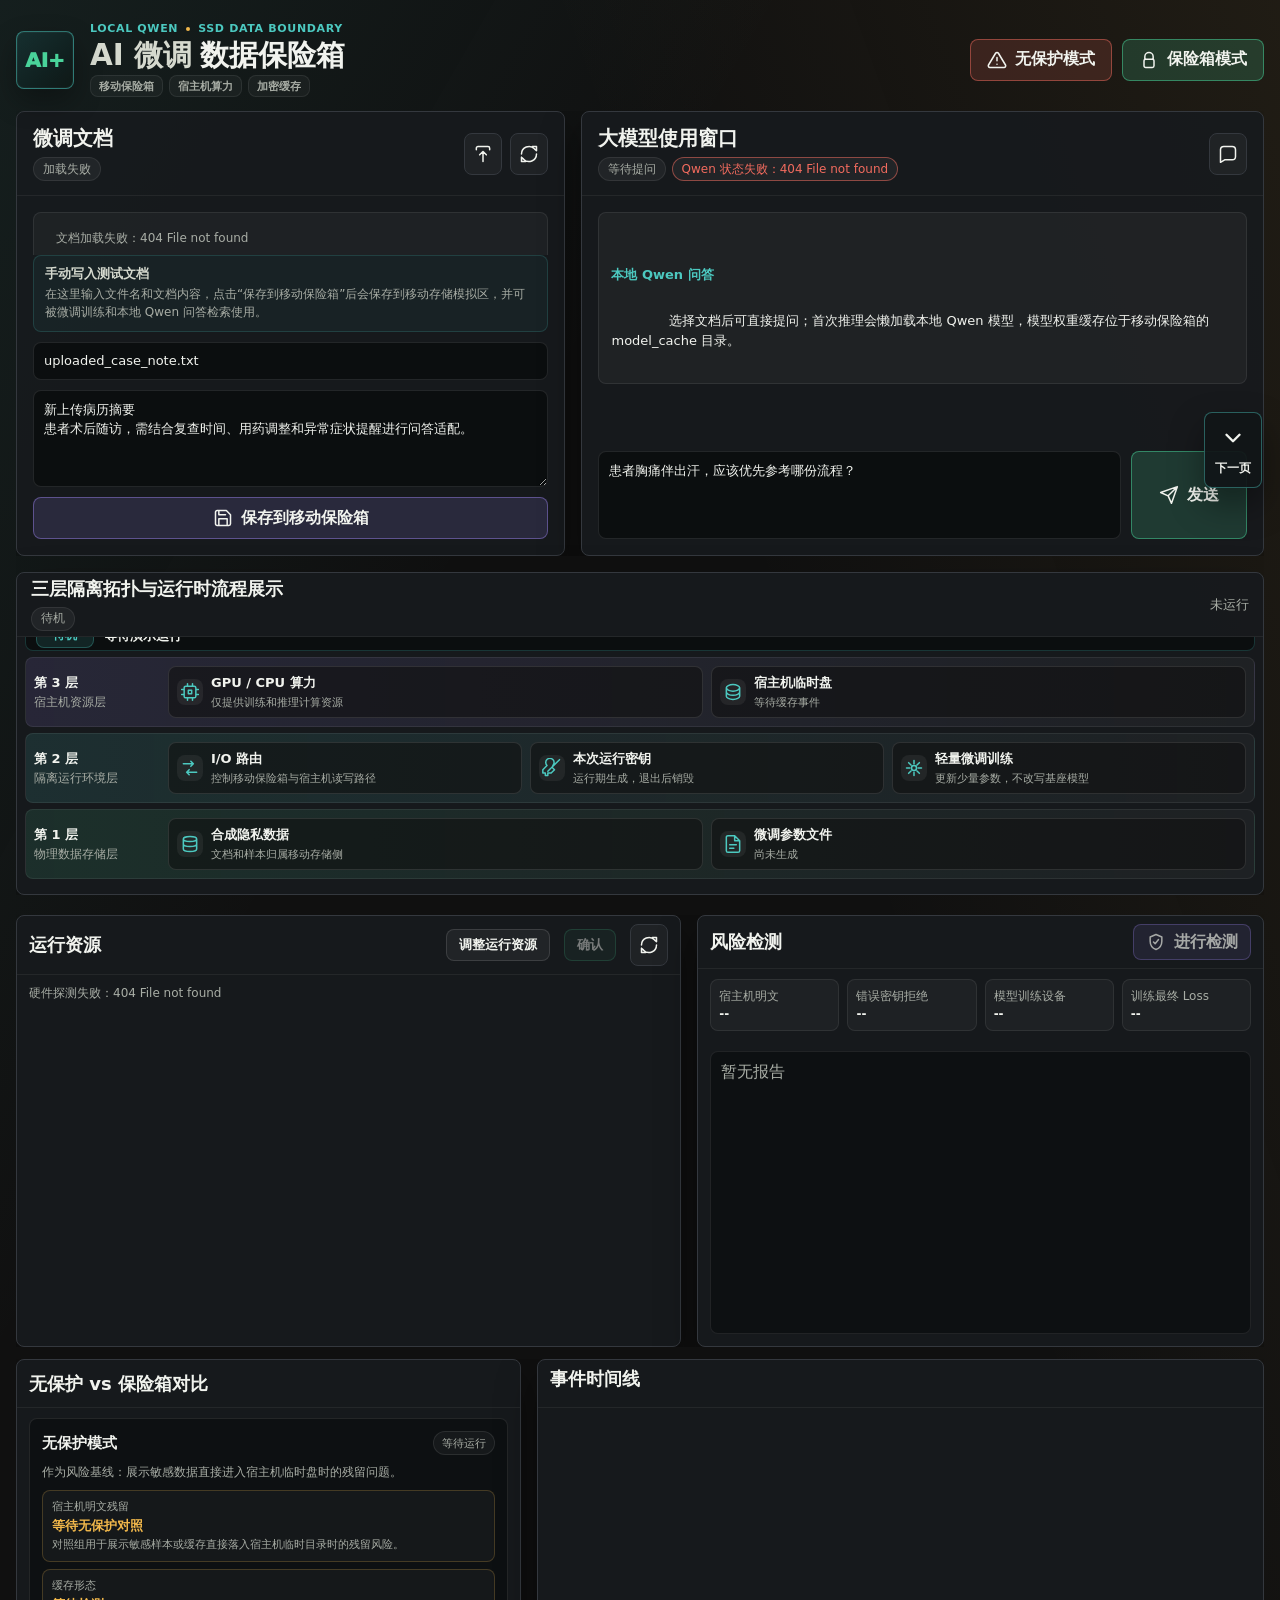
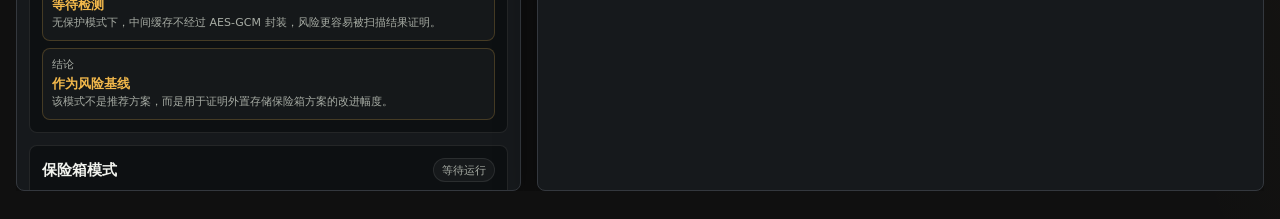
==== static/index.html @ 10c2bc34 "Initial AI fine-tuning data vault demo" ====
<!doctype html>
<html lang="zh-CN">
  <head>
    <meta charset="utf-8" />
    <meta name="viewport" content="width=device-width, initial-scale=1" />
    <title>AI 微调数据保险箱</title>
    <link rel="stylesheet" href="/static/styles.css?v=20260708-copy1" />
  </head>
  <body>
    <aside class="usage-guide" aria-labelledby="usageGuideTitle">
      <div class="usage-guide-header">
        <span>Prototype Guide</span>
        <h2 id="usageGuideTitle">AI 微调数据保险箱测试原型使用说明</h2>
        <p>本测试原型为大学生 AI+ 移动存储场景融合创新大赛参赛作品，作者为胡家铭。</p>
      </div>
      <div class="usage-guide-body">
        <section>
          <h3>项目概述</h3>
          <p>本原型展示一种面向 AI 微调数据的移动存储保护方案：敏感文档、训练样本和微调参数文件归属于移动保险箱，宿主机主要提供 GPU/CPU 算力；中间缓存以加密形式临时存放，退出后通过检测验证宿主机明文残留。</p>
        </section>
        <section>
          <h3>基本使用流程</h3>
          <ol>
            <li>在“微调文档”中选择现有文档，或上传/写入新的测试文档。</li>
            <li>在“大模型使用窗口”中向本地 Qwen 提问，观察文档检索、模型推理和缓存处理流程。</li>
            <li>点击“无保护模式”运行对照流程，观察敏感明文如何落入宿主机临时目录。</li>
            <li>点击“保险箱模式”运行保护流程，观察缓存加密暂存和结果保存回移动保险箱。</li>
            <li>使用右侧翻页按钮进入第二页，查看运行资源、风险检测、无保护 vs 保险箱对比和事件时间线。</li>
            <li>在“风险检测”中点击“进行检测”，触发宿主机明文扫描、缓存形态验证、错误密钥验证和报告完整性检查。</li>
          </ol>
        </section>
        <section>
          <h3>页面模块说明</h3>
          <p><strong>微调文档：</strong>管理用于微调/检索的合成文档，支持选择、上传、写入和删除。</p>
          <p><strong>大模型使用窗口：</strong>调用本地 Qwen 模型，结合已选文档回答问题，并展示私有文档引用和本地模型状态。</p>
          <p><strong>三层隔离拓扑与运行时流程展示：</strong>按执行阶段高亮宿主机资源层、隔离运行环境层和物理数据存储层。</p>
          <p><strong>运行资源：</strong>动态展示宿主机 GPU、显存占用、其他进程占用、本程序资源使用情况，并支持调整运行 GPU 和本地模型参数量。</p>
          <p><strong>风险检测：</strong>手动触发检测，证明无保护模式的风险和保险箱模式的保护效果。</p>
          <p><strong>无保护 vs 保险箱对比：</strong>上下对比展示无保护模式的明文残留风险和保险箱模式的加密缓存、错误密钥验证、产物归属结果。</p>
          <p><strong>事件时间线：</strong>记录训练、缓存、结果保存、退出和检测过程中的审计事件，点击条目可展开查看细节。</p>
        </section>
        <section>
          <h3>安全边界</h3>
          <p>该原型验证应用层数据流控制、缓存加密暂存和可视化审计链路，不宣称防御 root 权限、内核后门、物理内存转储或总线监听。</p>
        </section>
      </div>
    </aside>
    <div class="app-shell">
      <header class="topbar">
        <div class="brand">
          <div class="brand-mark" aria-hidden="true">
            <span class="brand-mark-core">AI+</span>
          </div>
          <div class="brand-copy">
            <div class="brand-kicker">
              <span>LOCAL QWEN</span>
              <i></i>
              <span>SSD DATA BOUNDARY</span>
            </div>
            <h1><span>AI 微调</span><strong>数据保险箱</strong></h1>
            <div class="brand-tags" aria-label="核心能力">
              <span>移动保险箱</span>
              <span>宿主机算力</span>
              <span>加密缓存</span>
            </div>
          </div>
        </div>
        <div class="actions">
          <button id="baselineBtn" class="btn btn-danger" type="button">
            <svg viewBox="0 0 24 24" aria-hidden="true">
              <path d="M12 9v4m0 4h.01M10.3 3.9 1.8 18a2 2 0 0 0 1.7 3h17a2 2 0 0 0 1.7-3L13.7 3.9a2 2 0 0 0-3.4 0Z" />
            </svg>
            无保护模式
          </button>
          <button id="vaultBtn" class="btn btn-primary" type="button">
            <svg viewBox="0 0 24 24" aria-hidden="true">
              <path d="M7 11V8a5 5 0 0 1 10 0v3m-9 0h8a2 2 0 0 1 2 2v6a2 2 0 0 1-2 2H8a2 2 0 0 1-2-2v-6a2 2 0 0 1 2-2Z" />
            </svg>
            保险箱模式
          </button>
        </div>
      </header>

      <section id="homePage" class="page-section home-page" aria-label="首页演示区">
      <div class="primary-workbench" aria-label="核心演示区">
        <section class="panel document-panel" aria-labelledby="documentTitle">
          <div class="panel-header compact">
            <div>
              <h2 id="documentTitle">微调文档</h2>
              <span id="docCount" class="mini-pill">加载中</span>
            </div>
            <div class="panel-actions">
              <input id="filePicker" type="file" accept=".txt,.md,.json,.csv" hidden />
              <button id="pickFileBtn" class="icon-btn" type="button" title="选择本地文档">
                <svg viewBox="0 0 24 24" aria-hidden="true">
                  <path d="M12 21V9m0 0 4 4m-4-4-4 4M4 7V5a2 2 0 0 1 2-2h12a2 2 0 0 1 2 2v2" />
                </svg>
              </button>
              <button id="refreshDocsBtn" class="icon-btn" type="button" title="刷新文档">
                <svg viewBox="0 0 24 24" aria-hidden="true">
                  <path d="M21 12a9 9 0 0 1-15.5 6.2L3 16m0 0v5h5M3 12A9 9 0 0 1 18.5 5.8L21 8m0 0V3h-5" />
                </svg>
              </button>
            </div>
          </div>
          <div id="docList" class="doc-list"></div>
          <div class="quick-upload">
            <div class="quick-upload-help">
              <strong>手动写入测试文档</strong>
              <span>在这里输入文件名和文档内容，点击“保存到移动保险箱”后会保存到移动存储模拟区，并可被微调训练和本地 Qwen 问答检索使用。</span>
            </div>
            <input id="docNameInput" type="text" value="uploaded_case_note.txt" aria-label="文档名" />
            <textarea id="docTextInput" rows="4" aria-label="文档内容">新上传病历摘要
患者术后随访，需结合复查时间、用药调整和异常症状提醒进行问答适配。</textarea>
            <button id="saveDocBtn" class="btn btn-secondary" type="button">
              <svg viewBox="0 0 24 24" aria-hidden="true">
                <path d="M19 21H5a2 2 0 0 1-2-2V5a2 2 0 0 1 2-2h11l5 5v11a2 2 0 0 1-2 2ZM7 21v-8h10v8M7 3v5h8" />
              </svg>
              保存到移动保险箱
            </button>
          </div>
        </section>

        <section class="panel model-panel" aria-labelledby="modelTitle">
          <div class="panel-header compact">
            <div>
              <h2 id="modelTitle">大模型使用窗口</h2>
              <span id="modelState" class="mini-pill">等待提问</span>
              <span id="modelBackend" class="mini-pill">Qwen 状态加载中</span>
            </div>
            <button id="sampleQuestionBtn" class="icon-btn" type="button" title="填入示例问题">
              <svg viewBox="0 0 24 24" aria-hidden="true">
                <path d="M21 15a4 4 0 0 1-4 4H8l-5 3V7a4 4 0 0 1 4-4h10a4 4 0 0 1 4 4z" />
              </svg>
            </button>
          </div>
          <div id="chatLog" class="chat-log">
            <div class="message system">
              <strong>本地 Qwen 问答</strong>
              <span>选择文档后可直接提问；首次推理会懒加载本地 Qwen 模型，模型权重缓存位于移动保险箱的 model_cache 目录。</span>
            </div>
          </div>
          <div class="ask-row">
            <textarea id="questionInput" rows="3" aria-label="模型问题">患者胸痛伴出汗，应该优先参考哪份流程？</textarea>
            <button id="askBtn" class="btn btn-primary" type="button">
              <svg viewBox="0 0 24 24" aria-hidden="true">
                <path d="M22 2 11 13M22 2l-7 20-4-9-9-4Z" />
              </svg>
              发送
            </button>
          </div>
        </section>

      </div>

        <section class="panel topology-panel" aria-labelledby="topologyTitle">
          <div class="panel-header">
            <div>
              <h2 id="topologyTitle">三层隔离拓扑与运行时流程展示</h2>
              <span id="runStatus" class="status-pill idle">待机</span>
            </div>
            <div class="run-meta">
              <span id="activeRun">未运行</span>
            </div>
          </div>

          <div id="topologyMap" class="topology-map idle">
            <div class="topology-current">
              <span id="topologyStepBadge">待机</span>
              <div>
                <strong id="topologyFocus">等待演示运行</strong>
                <p id="topologyFocusDetail">点击保险箱模式或无保护模式后，模块会随执行阶段逐步高亮。</p>
              </div>
            </div>
            <div class="layer host-layer">
              <div class="layer-label">
                <strong>第 3 层</strong>
                <span>宿主机资源层</span>
              </div>
              <div class="node compute-node" data-topology-node="compute">
                <span class="node-icon">
                  <svg viewBox="0 0 24 24" aria-hidden="true">
                    <path d="M9 2v3m6-3v3M9 19v3m6-3v3M2 9h3m-3 6h3m14-6h3m-3 6h3M7 5h10a2 2 0 0 1 2 2v10a2 2 0 0 1-2 2H7a2 2 0 0 1-2-2V7a2 2 0 0 1 2-2Zm3 5h4v4h-4z" />
                  </svg>
                </span>
                <span>GPU / CPU 算力</span>
                <small>仅提供训练和推理计算资源</small>
              </div>
              <div class="node cache-node" data-topology-node="cache">
                <span class="node-icon">
                  <svg viewBox="0 0 24 24" aria-hidden="true">
                    <path d="M4 7c0-2 3.6-4 8-4s8 2 8 4-3.6 4-8 4-8-2-8-4Zm0 0v5c0 2 3.6 4 8 4s8-2 8-4V7M4 12v5c0 2 3.6 4 8 4s8-2 8-4v-5" />
                  </svg>
                </span>
                <span>宿主机临时盘</span>
                <small id="cacheMode">等待缓存事件</small>
              </div>
            </div>

            <div class="layer sandbox-layer">
              <div class="layer-label">
                <strong>第 2 层</strong>
                <span>隔离运行环境层</span>
              </div>
              <div class="node router-node" data-topology-node="router">
                <span class="node-icon">
                  <svg viewBox="0 0 24 24" aria-hidden="true">
                    <path d="M4 7h12m0 0-3-3m3 3-3 3M20 17H8m0 0 3-3m-3 3 3 3" />
                  </svg>
                </span>
                <span>I/O 路由</span>
                <small>控制移动保险箱与宿主机读写路径</small>
              </div>
              <div class="node key-node" data-topology-node="key">
                <span class="node-icon">
                  <svg viewBox="0 0 24 24" aria-hidden="true">
                    <path d="M21 2 11 12m-4 4 3-3m2-2 3 3-4 4H7v3H4v-3H1v-4l5-5a5 5 0 1 1 7 0" />
                  </svg>
                </span>
                <span>本次运行密钥</span>
                <small id="keyState">运行期生成，退出后销毁</small>
              </div>
              <div class="node engine-node" data-topology-node="engine">
                <span class="node-icon">
                  <svg viewBox="0 0 24 24" aria-hidden="true">
                    <path d="M12 3v4m0 10v4M3 12h4m10 0h4M5.6 5.6l2.8 2.8m7.2 7.2 2.8 2.8m0-12.8-2.8 2.8m-7.2 7.2-2.8 2.8M9 12a3 3 0 1 0 6 0 3 3 0 0 0-6 0Z" />
                  </svg>
                </span>
                <span>轻量微调训练</span>
                <small>更新少量参数，不改写基座模型</small>
              </div>
            </div>

            <div class="layer vault-layer">
              <div class="layer-label">
                <strong>第 1 层</strong>
                <span>物理数据存储层</span>
              </div>
              <div class="node data-node" data-topology-node="data">
                <span class="node-icon">
                  <svg viewBox="0 0 24 24" aria-hidden="true">
                    <path d="M4 6a8 3 0 1 0 16 0A8 3 0 1 0 4 6Zm0 0v6a8 3 0 1 0 16 0V6M4 12v6a8 3 0 1 0 16 0v-6" />
                  </svg>
                </span>
                <span>合成隐私数据</span>
                <small>文档和样本归属移动存储侧</small>
              </div>
              <div class="node adapter-node" data-topology-node="adapter">
                <span class="node-icon">
                  <svg viewBox="0 0 24 24" aria-hidden="true">
                    <path d="M14 2H6a2 2 0 0 0-2 2v16a2 2 0 0 0 2 2h12a2 2 0 0 0 2-2V8Zm0 0v6h6M8 13h8M8 17h5" />
                  </svg>
                </span>
                <span>微调参数文件</span>
                <small id="adapterState">尚未生成</small>
              </div>
            </div>

            <div id="topologySteps" class="topology-steps"></div>
          </div>
        </section>
      </section>

      <main id="detailsPage" class="dashboard page-section details-page" aria-label="证据详情页">
        <section class="evidence-grid" aria-label="运行证据">
          <section class="panel hardware-panel" aria-labelledby="hardwareTitle">
            <div class="panel-header compact">
              <h2 id="hardwareTitle">运行资源</h2>
              <button id="runtimeEditBtn" class="small-btn" type="button">调整运行资源</button>
              <button id="runtimeApplyBtn" class="small-btn primary" type="button" disabled>确认</button>
              <button id="refreshHardware" class="icon-btn" type="button" title="刷新硬件探测">
                <svg viewBox="0 0 24 24" aria-hidden="true">
                  <path d="M21 12a9 9 0 0 1-15.5 6.2L3 16m0 0v5h5M3 12A9 9 0 0 1 18.5 5.8L21 8m0 0V3h-5" />
                </svg>
              </button>
            </div>
            <div id="hardwareRestartNotice" class="hardware-restart-notice" hidden></div>
            <div id="hardwareSummary" class="hardware-summary skeleton">加载中</div>
            <div id="runtimeConfigPanel" class="runtime-config-panel"></div>
            <div id="gpuList" class="gpu-list"></div>
          </section>

          <section class="panel report-panel" aria-labelledby="reportTitle">
            <div class="panel-header compact">
              <div>
                <h2 id="reportTitle">风险检测</h2>
              </div>
              <button id="verifyBtn" class="btn btn-secondary verify-btn" type="button" disabled>
                <svg viewBox="0 0 24 24" aria-hidden="true">
                  <path d="M9 12l2 2 4-5M12 3 5 6v5c0 4.5 3 8.5 7 10 4-1.5 7-5.5 7-10V6l-7-3Z" />
                </svg>
                进行检测
              </button>
            </div>
            <div class="metric-grid">
              <div class="metric">
                <span>宿主机明文</span>
                <strong id="sentinelMetric">--</strong>
              </div>
              <div class="metric">
                <span>错误密钥拒绝</span>
                <strong id="keyMetric">--</strong>
              </div>
              <div class="metric">
                <span>模型训练设备</span>
                <strong id="deviceMetric">--</strong>
              </div>
              <div class="metric">
                <span>训练最终 Loss</span>
                <strong id="lossMetric">--</strong>
              </div>
            </div>
            <div id="securityChecks" class="security-checks"></div>
            <div id="reportDetails" class="report-details empty">暂无报告</div>
          </section>
        </section>

        <section class="support-grid" aria-label="补充细节">
          <section class="panel flow-panel" aria-labelledby="flowTitle">
            <div class="panel-header compact">
              <div>
                <h2 id="flowTitle">无保护 vs 保险箱对比</h2>
              </div>
            </div>
            <div id="fileFlow" class="proof-compare"></div>
          </section>

          <section class="panel timeline-panel" aria-labelledby="timelineTitle">
            <div class="panel-header">
              <div>
                <h2 id="timelineTitle">事件时间线</h2>
              </div>
            </div>
            <div id="eventList" class="event-list"></div>
          </section>
        </section>
      </main>

      <button id="pageFlipBtn" class="floating-page-btn" type="button" aria-label="向下翻页" title="向下翻页">
        <svg id="pageFlipIcon" viewBox="0 0 24 24" aria-hidden="true">
          <path d="M6 9l6 6 6-6" />
        </svg>
        <span id="pageFlipText">下一页</span>
      </button>
    </div>

    <script src="/static/app.js?v=20260708-copy1"></script>
  </body>
</html>
---- static/styles.css ----
:root {
  color-scheme: dark;
  --bg: #101010;
  --surface: #171a1d;
  --surface-2: #202327;
  --line: #34383e;
  --text: #f1f3ee;
  --muted: #a8ada5;
  --soft: #d5d9ce;
  --green: #49d39a;
  --teal: #4cc9c0;
  --amber: #f2b84b;
  --red: #f26b5e;
  --violet: #a58bff;
  --shadow: rgba(0, 0, 0, 0.34);
}

* {
  box-sizing: border-box;
}

html {
  background: var(--bg);
  color: var(--text);
}

body {
  margin: 0;
  min-width: 320px;
  min-height: 100vh;
  background:
    linear-gradient(120deg, rgba(76, 201, 192, 0.08), transparent 34%),
    linear-gradient(250deg, rgba(242, 184, 75, 0.07), transparent 38%),
    var(--bg);
  color: var(--text);
  font-family:
    Inter, ui-sans-serif, system-ui, -apple-system, BlinkMacSystemFont, "Segoe UI",
    "Noto Sans CJK SC", "Microsoft YaHei", sans-serif;
  letter-spacing: 0;
}

button,
input,
textarea,
summary,
select,
option,
label {
  font: inherit;
  color: var(--text) !important;
  -webkit-text-fill-color: currentColor;
  caret-color: var(--text);
}

button *,
summary * {
  -webkit-text-fill-color: currentColor;
}

input::placeholder,
textarea::placeholder {
  color: rgba(241, 243, 238, 0.58);
  -webkit-text-fill-color: rgba(241, 243, 238, 0.58);
}

input:-webkit-autofill,
input:-webkit-autofill:hover,
input:-webkit-autofill:focus,
textarea:-webkit-autofill,
textarea:-webkit-autofill:hover,
textarea:-webkit-autofill:focus,
select:-webkit-autofill,
select:-webkit-autofill:hover,
select:-webkit-autofill:focus {
  -webkit-text-fill-color: var(--text) !important;
  caret-color: var(--text);
  box-shadow: 0 0 0 1000px rgba(8, 10, 12, 0.94) inset !important;
  transition: background-color 9999s ease-out 0s;
}

input::file-selector-button {
  border: 1px solid rgba(255, 255, 255, 0.14);
  border-radius: 7px;
  color: var(--text);
  background: rgba(255, 255, 255, 0.06);
}

option {
  background: var(--surface);
}

h1,
h2,
p {
  margin: 0;
}

.app-shell {
  width: min(1540px, calc(100% - 32px));
  margin: 0 auto;
  padding: 14px 0 28px;
}

.usage-guide {
  position: fixed;
  left: 14px;
  top: 50%;
  z-index: 45;
  display: flex;
  flex-direction: column;
  width: 270px;
  max-height: min(78vh, 720px);
  border: 1px solid rgba(76, 201, 192, 0.28);
  border-radius: 8px;
  color: var(--text);
  background: rgba(16, 18, 20, 0.94);
  box-shadow: 0 18px 42px rgba(0, 0, 0, 0.4);
  transform: translateY(-50%);
  overflow: hidden;
}

.usage-guide-header {
  flex: 0 0 auto;
  padding: 13px 14px 12px;
  border-bottom: 1px solid rgba(255, 255, 255, 0.07);
  background:
    linear-gradient(135deg, rgba(76, 201, 192, 0.1), transparent 56%),
    rgba(255, 255, 255, 0.025);
}

.usage-guide-header span {
  display: inline-flex;
  align-items: center;
  min-height: 20px;
  padding: 0 7px;
  border: 1px solid rgba(76, 201, 192, 0.28);
  border-radius: 7px;
  color: var(--teal);
  background: rgba(76, 201, 192, 0.08);
  font-size: 10px;
  font-weight: 850;
  letter-spacing: 0.04em;
}

.usage-guide h2 {
  margin-top: 9px;
  color: var(--text);
  font-size: 16px;
  line-height: 1.28;
}

.usage-guide-header p {
  margin-top: 8px;
  color: var(--muted);
  font-size: 11.5px;
  line-height: 1.5;
}

.usage-guide-body {
  flex: 1 1 auto;
  min-height: 0;
  overflow-y: auto;
  padding: 12px 14px 14px;
  scrollbar-width: thin;
  scrollbar-color: rgba(76, 201, 192, 0.36) rgba(255, 255, 255, 0.05);
}

.usage-guide-body::-webkit-scrollbar {
  width: 8px;
}

.usage-guide-body::-webkit-scrollbar-track {
  background: rgba(255, 255, 255, 0.04);
}

.usage-guide-body::-webkit-scrollbar-thumb {
  border-radius: 8px;
  background: rgba(76, 201, 192, 0.36);
}

.usage-guide section + section {
  margin-top: 14px;
  padding-top: 13px;
  border-top: 1px solid rgba(255, 255, 255, 0.07);
}

.usage-guide h3 {
  margin: 0 0 8px;
  color: var(--soft);
  font-size: 13px;
  line-height: 1.25;
}

.usage-guide p,
.usage-guide li {
  color: var(--muted);
  font-size: 12px;
  line-height: 1.62;
}

.usage-guide p + p {
  margin-top: 8px;
}

.usage-guide strong {
  color: var(--text);
  font-weight: 850;
}

.usage-guide ol {
  display: grid;
  gap: 7px;
  margin: 0;
  padding-left: 18px;
}

.topbar {
  display: grid;
  grid-template-columns: minmax(0, 1fr) auto;
  align-items: center;
  gap: 20px;
  min-height: 88px;
  padding: 8px 0 14px;
}

.brand {
  display: flex;
  align-items: center;
  gap: 16px;
  min-width: 0;
}

.brand-mark {
  position: relative;
  display: grid;
  place-items: center;
  width: 58px;
  height: 58px;
  flex: 0 0 auto;
  overflow: hidden;
  border: 1px solid rgba(76, 201, 192, 0.52);
  border-radius: 8px;
  background:
    linear-gradient(135deg, rgba(76, 201, 192, 0.18), rgba(73, 211, 154, 0.06)),
    rgba(8, 10, 12, 0.78);
  box-shadow: inset 0 0 0 1px rgba(255, 255, 255, 0.035), 0 12px 28px rgba(0, 0, 0, 0.3);
}

.brand-mark-core {
  position: relative;
  z-index: 2;
  color: var(--green);
  font-size: 20px;
  font-weight: 950;
  letter-spacing: 0;
}

.btn svg,
.icon-btn svg,
.node-icon svg {
  width: 20px;
  height: 20px;
  fill: none;
  stroke: currentColor;
  stroke-width: 1.8;
  stroke-linecap: round;
  stroke-linejoin: round;
}

h1 {
  display: flex;
  align-items: baseline;
  gap: 8px;
  min-width: 0;
  font-size: clamp(24px, 2.3vw, 34px);
  line-height: 1.02;
}

h1 span {
  color: var(--soft);
  font-weight: 760;
}

h1 strong {
  color: var(--text);
  font-weight: 950;
  letter-spacing: 0;
}

.brand-copy {
  display: grid;
  gap: 5px;
  min-width: 0;
}

.brand-kicker {
  display: flex;
  align-items: center;
  gap: 8px;
  color: var(--teal);
  font-size: 11px;
  font-weight: 850;
  letter-spacing: 0.06em;
}

.brand-kicker i {
  width: 4px;
  height: 4px;
  border-radius: 2px;
  background: var(--amber);
}

.brand-tags {
  display: flex;
  flex-wrap: wrap;
  gap: 6px;
}

.brand-tags span {
  display: inline-flex;
  align-items: center;
  min-height: 22px;
  padding: 0 8px;
  border: 1px solid rgba(255, 255, 255, 0.08);
  border-radius: 8px;
  color: var(--muted);
  background: rgba(255, 255, 255, 0.035);
  font-size: 11px;
  font-weight: 760;
}

.actions {
  display: flex;
  gap: 10px;
  flex-wrap: wrap;
  justify-content: flex-end;
  align-items: center;
}

.btn,
.icon-btn {
  display: inline-flex;
  align-items: center;
  justify-content: center;
  gap: 8px;
  min-height: 42px;
  border: 1px solid transparent;
  border-radius: 8px;
  color: var(--text);
  cursor: pointer;
  transition: transform 140ms ease, border-color 140ms ease, background 140ms ease;
}

.btn {
  padding: 0 16px;
  font-weight: 750;
}

.btn:disabled {
  cursor: wait;
  opacity: 0.66;
}

.btn:hover:not(:disabled),
.icon-btn:hover {
  transform: translateY(-1px);
}

.actions .btn {
  position: relative;
  overflow: hidden;
}

.actions .btn.active {
  opacity: 1;
  transform: translateY(-1px);
}

.actions .btn.inactive {
  opacity: 0.58;
}

.actions .btn.inactive:hover:not(:disabled) {
  opacity: 0.9;
}

.actions .btn.active::after {
  content: "";
  position: absolute;
  left: 12px;
  right: 12px;
  bottom: 5px;
  height: 2px;
  border-radius: 2px;
  background: currentColor;
  opacity: 0.72;
}

.actions .btn.running::before {
  content: "";
  position: absolute;
  inset: 0;
  border-radius: 8px;
  border: 1px solid currentColor;
  opacity: 0.34;
  animation: mode-pulse 1.25s ease-in-out infinite;
}

@keyframes mode-pulse {
  0%,
  100% {
    transform: scale(1);
    opacity: 0.18;
  }
  50% {
    transform: scale(1.035);
    opacity: 0.5;
  }
}

.btn-primary {
  background: rgba(73, 211, 154, 0.18);
  border-color: rgba(73, 211, 154, 0.5);
}

.btn-primary.active {
  color: var(--green);
  background: rgba(73, 211, 154, 0.26);
  border-color: rgba(73, 211, 154, 0.82);
  box-shadow: 0 0 0 1px rgba(73, 211, 154, 0.18), 0 0 22px rgba(73, 211, 154, 0.14);
}

.btn-danger {
  background: rgba(242, 107, 94, 0.16);
  border-color: rgba(242, 107, 94, 0.48);
}

.btn-danger.active {
  color: var(--red);
  background: rgba(242, 107, 94, 0.24);
  border-color: rgba(242, 107, 94, 0.78);
  box-shadow: 0 0 0 1px rgba(242, 107, 94, 0.18), 0 0 22px rgba(242, 107, 94, 0.13);
}

.btn-secondary {
  background: rgba(165, 139, 255, 0.14);
  border-color: rgba(165, 139, 255, 0.42);
}

.small-btn {
  min-height: 32px;
  padding: 0 12px;
  border: 1px solid rgba(255, 255, 255, 0.12);
  border-radius: 8px;
  color: var(--soft);
  background: rgba(255, 255, 255, 0.05);
  font-size: 13px;
  font-weight: 800;
  white-space: nowrap;
  cursor: pointer;
  transition:
    transform 140ms ease,
    border-color 140ms ease,
    background 140ms ease,
    opacity 140ms ease;
}

.small-btn:hover:not(:disabled) {
  transform: translateY(-1px);
  border-color: rgba(76, 201, 192, 0.42);
  background: rgba(76, 201, 192, 0.1);
}

.small-btn.primary {
  color: var(--green);
  border-color: rgba(73, 211, 154, 0.38);
  background: rgba(73, 211, 154, 0.12);
}

.small-btn:disabled {
  cursor: not-allowed;
  opacity: 0.45;
}

.icon-btn {
  width: 38px;
  height: 38px;
  padding: 0;
  background: rgba(255, 255, 255, 0.04);
  border-color: var(--line);
}

.panel {
  border: 1px solid var(--line);
  border-radius: 8px;
  background: rgba(23, 26, 29, 0.94);
  box-shadow: 0 18px 40px var(--shadow);
}

.panel-header {
  display: flex;
  align-items: center;
  justify-content: space-between;
  gap: 14px;
  min-height: 68px;
  padding: 16px;
  border-bottom: 1px solid rgba(255, 255, 255, 0.06);
}

.panel-header.compact {
  min-height: 64px;
  padding: 14px 16px;
}

.panel-header h2 {
  font-size: 18px;
  line-height: 1.2;
}

.hardware-panel .panel-header h2 {
  margin-right: auto;
}

.status-pill,
.mini-pill,
.phase-summary {
  display: inline-flex;
  align-items: center;
  max-width: 100%;
  min-height: 24px;
  margin-top: 7px;
  padding: 0 9px;
  border-radius: 999px;
  color: var(--muted);
  background: rgba(255, 255, 255, 0.05);
  border: 1px solid rgba(255, 255, 255, 0.08);
  font-size: 12px;
}

.status-pill.running {
  color: var(--amber);
  border-color: rgba(242, 184, 75, 0.48);
}

.status-pill.safe,
.mini-pill.safe {
  color: var(--green);
  border-color: rgba(73, 211, 154, 0.5);
}

.status-pill.danger,
.mini-pill.danger {
  color: var(--red);
  border-color: rgba(242, 107, 94, 0.52);
}

.mini-pill.warning {
  color: var(--amber);
  border-color: rgba(242, 184, 75, 0.48);
}

.page-section {
  scroll-margin-top: 12px;
}

.home-page {
  display: grid;
  grid-template-rows: minmax(0, 0.58fr) minmax(0, 0.42fr);
  gap: 16px;
  height: calc(100vh - 116px);
  min-height: 660px;
  margin-bottom: 20px;
  overflow: hidden;
}

.primary-workbench {
  display: grid;
  grid-template-columns: minmax(430px, 0.95fr) minmax(560px, 1.18fr);
  gap: 16px;
  align-items: stretch;
  height: min(66vh, 640px);
  min-height: 520px;
  max-height: 680px;
  margin-bottom: 18px;
  overflow: hidden;
}

.home-page .primary-workbench {
  height: 100%;
  min-height: 0;
  max-height: none;
  margin-bottom: 0;
}

.home-page .primary-workbench > .panel {
  height: 100%;
  min-height: 0;
  max-height: 100%;
}

.document-panel,
.model-panel {
  display: grid;
  grid-template-rows: auto minmax(0, 1fr) auto;
  height: 100%;
  min-height: 0;
  overflow: hidden;
}

.model-panel {
  align-self: stretch;
  max-height: 100%;
}

.primary-workbench .panel-header h2 {
  font-size: 20px;
}

.panel-actions {
  display: flex;
  gap: 8px;
}

.doc-list {
  display: grid;
  align-content: start;
  gap: 10px;
  overflow: auto;
  padding: 16px;
}

.doc-item {
  display: grid;
  grid-template-columns: auto minmax(0, 1fr) auto auto;
  gap: 10px;
  align-items: start;
  min-height: 72px;
  padding: 12px;
  border: 1px solid rgba(255, 255, 255, 0.08);
  border-radius: 8px;
  background: rgba(255, 255, 255, 0.035);
}

.doc-item > div {
  min-width: 0;
}

.doc-delete-btn {
  display: grid;
  place-items: center;
  width: 30px;
  height: 30px;
  margin-top: -2px;
  border: 1px solid rgba(242, 107, 94, 0.28);
  border-radius: 8px;
  color: var(--red) !important;
  background: rgba(242, 107, 94, 0.08);
  cursor: pointer;
}

.doc-delete-btn:hover:not(:disabled) {
  border-color: rgba(242, 107, 94, 0.58);
  background: rgba(242, 107, 94, 0.14);
}

.doc-delete-btn:disabled {
  cursor: wait;
  opacity: 0.6;
}

.doc-delete-btn svg {
  width: 16px;
  height: 16px;
  fill: none;
  stroke: currentColor;
  stroke-width: 1.9;
  stroke-linecap: round;
  stroke-linejoin: round;
}

.doc-item input {
  width: 18px;
  height: 18px;
  margin-top: 4px;
  accent-color: var(--green);
}

.doc-title {
  display: -webkit-box;
  font-size: 14px;
  font-weight: 800;
  line-height: 1.35;
  overflow: hidden;
  overflow-wrap: anywhere;
  -webkit-box-orient: vertical;
  -webkit-line-clamp: 1;
}

.doc-preview {
  display: -webkit-box;
  margin-top: 5px;
  color: var(--muted);
  font-size: 12px;
  line-height: 1.45;
  overflow: hidden;
  overflow-wrap: anywhere;
  -webkit-box-orient: vertical;
  -webkit-line-clamp: 2;
}

.doc-badge {
  min-height: 24px;
  padding: 4px 7px;
  border-radius: 999px;
  color: var(--amber);
  border: 1px solid rgba(242, 184, 75, 0.38);
  white-space: nowrap;
  font-size: 11px;
}

.quick-upload {
  display: grid;
  gap: 10px;
  padding: 0 16px 16px;
}

.quick-upload-help {
  display: grid;
  gap: 4px;
  padding: 10px 11px;
  border: 1px solid rgba(76, 201, 192, 0.18);
  border-radius: 8px;
  background: rgba(76, 201, 192, 0.055);
}

.quick-upload-help strong {
  color: var(--soft);
  font-size: 13px;
  line-height: 1.25;
}

.quick-upload-help span {
  color: var(--muted);
  font-size: 12px;
  line-height: 1.45;
}

input,
textarea {
  width: 100%;
  border: 1px solid rgba(255, 255, 255, 0.1);
  border-radius: 8px;
  background: rgba(8, 10, 12, 0.72);
  color: var(--text);
  outline: none;
  font-size: 13px;
  line-height: 1.45;
}

input {
  min-height: 38px;
  padding: 0 10px;
}

textarea {
  resize: vertical;
  min-height: 96px;
  padding: 10px;
}

input:focus,
textarea:focus {
  border-color: rgba(76, 201, 192, 0.55);
}

.chat-log {
  display: grid;
  align-content: start;
  gap: 10px;
  min-height: 0;
  max-height: 100%;
  overflow: auto;
  padding: 16px;
  overscroll-behavior: contain;
}

.message {
  width: min(94%, 820px);
  padding: 12px;
  border: 1px solid rgba(255, 255, 255, 0.08);
  border-radius: 8px;
  background: rgba(255, 255, 255, 0.04);
  font-size: 13px;
  line-height: 1.55;
  white-space: pre-wrap;
  overflow-wrap: anywhere;
}

.message strong {
  display: block;
  margin-bottom: 5px;
  color: var(--teal);
}

.message.user {
  justify-self: end;
  border-color: rgba(165, 139, 255, 0.34);
}

.message.base strong {
  color: var(--amber);
}

.message.vault strong {
  color: var(--green);
}

.message.system {
  width: 100%;
}

.message-body {
  color: var(--soft);
}

.message.loading {
  border-color: rgba(76, 201, 192, 0.3);
}

.message-loading {
  display: inline-flex;
  align-items: center;
  gap: 10px;
  min-height: 30px;
  color: var(--soft);
  font-weight: 760;
}

.loading-spinner {
  width: 20px;
  height: 20px;
  border: 3px solid rgba(76, 201, 192, 0.18);
  border-top-color: var(--teal);
  border-radius: 999px;
  animation: qwen-spin 820ms linear infinite;
}

@keyframes qwen-spin {
  to {
    transform: rotate(360deg);
  }
}

.message-meta {
  display: block;
  margin-top: 9px;
  color: var(--muted);
  font-size: 11px;
  line-height: 1.45;
  overflow-wrap: anywhere;
}

.message-sources {
  margin-top: 10px;
  border: 1px solid rgba(255, 255, 255, 0.08);
  border-radius: 8px;
  background: rgba(8, 10, 12, 0.46);
  overflow: hidden;
}

.message-sources summary {
  display: flex;
  align-items: center;
  justify-content: space-between;
  min-height: 34px;
  padding: 0 10px;
  color: var(--muted) !important;
  cursor: pointer;
  list-style: none;
  font-size: 12px;
  font-weight: 760;
}

.message-sources summary::-webkit-details-marker {
  display: none;
}

.message-sources summary::after {
  content: "+";
  display: grid;
  place-items: center;
  width: 22px;
  height: 22px;
  border-radius: 7px;
  color: var(--teal);
  background: rgba(76, 201, 192, 0.08);
}

.message-sources[open] summary::after {
  content: "-";
}

.source-list {
  display: grid;
  gap: 8px;
  max-height: 168px;
  overflow-y: auto;
  padding: 0 10px 10px;
  scrollbar-width: thin;
  scrollbar-color: rgba(76, 201, 192, 0.34) rgba(255, 255, 255, 0.05);
}

.source-list::-webkit-scrollbar {
  width: 8px;
}

.source-list::-webkit-scrollbar-track {
  background: rgba(255, 255, 255, 0.04);
}

.source-list::-webkit-scrollbar-thumb {
  border-radius: 8px;
  background: rgba(76, 201, 192, 0.34);
}

.source-item {
  padding: 9px;
  border-radius: 8px;
  background: rgba(255, 255, 255, 0.035);
}

.source-item strong {
  color: var(--soft);
  font-size: 12px;
}

.source-item small {
  display: block;
  margin-top: 4px;
  color: var(--teal);
  font-size: 11px;
  line-height: 1.35;
  overflow-wrap: anywhere;
}

.source-item p {
  margin-top: 5px;
  color: var(--muted);
  font-size: 12px;
  line-height: 1.45;
}

.ask-row {
  display: grid;
  grid-template-columns: minmax(0, 1fr) 116px;
  gap: 10px;
  align-items: stretch;
  padding: 0 16px 16px;
}

.ask-row textarea {
  height: 88px;
  min-height: 88px;
  max-height: 88px;
  resize: none;
}

.dashboard {
  display: grid;
  grid-template-columns: 1fr;
  gap: 18px;
}

.details-page {
  height: calc(100vh - 24px);
  min-height: 0;
  max-height: calc(100vh - 24px);
  grid-template-rows: minmax(0, 1fr) minmax(0, 1fr);
  align-content: stretch;
  gap: 12px;
  overflow: hidden;
}

.topology-panel {
  min-height: 680px;
}

.home-page .topology-panel {
  min-height: 0;
  display: flex;
  flex-direction: column;
  overflow: hidden;
}

.home-page .topology-panel .panel-header {
  min-height: 54px;
  padding: 10px 14px;
}

.run-meta {
  color: var(--muted);
  font-size: 13px;
  overflow-wrap: anywhere;
  text-align: right;
}

.topology-map {
  display: grid;
  grid-template-rows: auto repeat(3, minmax(124px, 1fr)) auto;
  gap: 12px;
  min-height: 610px;
  padding: 18px;
}

.home-page .topology-map {
  flex: 1 1 auto;
  grid-template-rows: 40px repeat(3, 78px) 34px;
  align-content: center;
  gap: 8px;
  min-height: 0;
  height: auto;
  padding: 10px;
  overflow: hidden;
}

.topology-current {
  display: grid;
  grid-template-columns: auto minmax(0, 1fr);
  gap: 12px;
  align-items: center;
  padding: 12px 14px;
  border: 1px solid rgba(76, 201, 192, 0.22);
  border-radius: 8px;
  background: rgba(8, 10, 12, 0.72);
}

.topology-current span {
  display: grid;
  place-items: center;
  min-width: 58px;
  min-height: 34px;
  padding: 0 10px;
  border-radius: 8px;
  color: var(--teal);
  background: rgba(76, 201, 192, 0.12);
  border: 1px solid rgba(76, 201, 192, 0.3);
  font-size: 13px;
  font-weight: 900;
}

.topology-current strong {
  display: block;
  font-size: 15px;
}

.topology-current p {
  margin-top: 4px;
  color: var(--muted);
  font-size: 13px;
  line-height: 1.45;
}

.home-page .topology-current {
  grid-template-columns: 58px minmax(0, 1fr);
  gap: 10px;
  padding: 6px 10px;
}

.home-page .topology-current span {
  min-width: 54px;
  min-height: 26px;
  padding: 0 8px;
  font-size: 12px;
}

.home-page .topology-current strong {
  font-size: 13px;
  line-height: 1.2;
  overflow: hidden;
  text-overflow: ellipsis;
  white-space: nowrap;
}

.home-page .topology-current p {
  display: none;
}

.layer {
  display: grid;
  grid-template-columns: 170px repeat(3, minmax(140px, 1fr));
  align-items: center;
  gap: 12px;
  min-height: 136px;
  padding: 14px;
  border: 1px solid rgba(255, 255, 255, 0.07);
  border-radius: 8px;
}

.home-page .layer {
  gap: 8px;
  min-height: 76px;
  padding: 9px 10px;
}

.home-page .host-layer,
.home-page .vault-layer {
  grid-template-columns: 126px repeat(2, minmax(0, 1fr));
}

.home-page .sandbox-layer {
  grid-template-columns: 126px repeat(3, minmax(0, 1fr));
}

.host-layer {
  background: linear-gradient(90deg, rgba(165, 139, 255, 0.12), rgba(255, 255, 255, 0.035));
}

.sandbox-layer {
  background: linear-gradient(90deg, rgba(76, 201, 192, 0.13), rgba(255, 255, 255, 0.035));
}

.vault-layer {
  background: linear-gradient(90deg, rgba(73, 211, 154, 0.12), rgba(255, 255, 255, 0.035));
}

.layer-label {
  display: flex;
  flex-direction: column;
  gap: 5px;
  color: var(--soft);
}

.layer-label strong {
  color: var(--text);
  font-size: 14px;
}

.layer-label span {
  color: var(--muted);
  font-size: 13px;
}

.home-page .layer-label {
  gap: 4px;
}

.home-page .layer-label strong,
.home-page .layer-label span {
  line-height: 1.25;
}

.home-page .layer-label strong {
  font-size: 13px;
}

.home-page .layer-label span {
  font-size: 12px;
}

.node {
  display: flex;
  flex-direction: column;
  justify-content: center;
  gap: 7px;
  min-height: 88px;
  padding: 12px;
  border: 1px solid rgba(255, 255, 255, 0.11);
  border-radius: 8px;
  background: rgba(16, 16, 16, 0.58);
  overflow: hidden;
  transition: border-color 180ms ease, background 180ms ease, box-shadow 180ms ease, transform 180ms ease;
}

.home-page .node {
  display: grid;
  grid-template-columns: 26px minmax(0, 1fr);
  grid-template-rows: auto auto;
  min-height: 56px;
  align-items: center;
  justify-content: initial;
  column-gap: 8px;
  row-gap: 2px;
  padding: 8px 10px;
}

.home-page .node small {
  display: block;
  grid-column: 2;
  min-width: 0;
  min-height: 0;
  color: var(--muted);
  font-size: 11px;
  line-height: 1.15;
  overflow: hidden;
  text-overflow: ellipsis;
  white-space: nowrap;
}

.home-page .node-icon {
  grid-row: 1 / span 2;
  width: 26px;
  height: 26px;
  flex: 0 0 auto;
}

.home-page .node span:not(.node-icon) {
  min-width: 0;
  font-size: 13px;
  line-height: 1.18;
  overflow: hidden;
  text-overflow: ellipsis;
  white-space: nowrap;
}

.node-icon {
  display: grid;
  place-items: center;
  width: 30px;
  height: 30px;
  border-radius: 8px;
  color: var(--teal);
  background: rgba(255, 255, 255, 0.06);
}

.node span:not(.node-icon) {
  font-size: 14px;
  font-weight: 800;
  overflow-wrap: anywhere;
}

.node small {
  min-height: 16px;
  color: var(--muted);
  font-size: 12px;
  line-height: 1.25;
  overflow: hidden;
  text-overflow: ellipsis;
  white-space: nowrap;
}

.node.done {
  border-color: rgba(73, 211, 154, 0.34);
  background: rgba(73, 211, 154, 0.08);
}

.node.active {
  transform: translateY(-2px);
  border-color: rgba(76, 201, 192, 0.88);
  background: rgba(76, 201, 192, 0.15);
  box-shadow: 0 0 0 1px rgba(76, 201, 192, 0.28), 0 0 24px rgba(76, 201, 192, 0.18);
}

.node.risk {
  border-color: rgba(242, 107, 94, 0.72);
  background: rgba(242, 107, 94, 0.11);
}

.node.active .node-icon,
.node.done .node-icon {
  color: var(--green);
}

.node.risk .node-icon {
  color: var(--red);
}

.topology-steps {
  display: grid;
  grid-template-columns: repeat(auto-fit, minmax(118px, 1fr));
  gap: 8px;
  min-width: 0;
}

.topology-step {
  display: grid;
  grid-template-columns: auto minmax(0, 1fr);
  gap: 7px;
  align-items: center;
  min-height: 42px;
  padding: 8px;
  border: 1px solid rgba(255, 255, 255, 0.08);
  border-radius: 8px;
  color: var(--text);
  background: rgba(255, 255, 255, 0.035);
  cursor: pointer;
  text-align: left;
  min-width: 0;
}

.topology-step span {
  display: grid;
  place-items: center;
  width: 24px;
  height: 24px;
  border-radius: 7px;
  color: var(--muted);
  background: rgba(255, 255, 255, 0.05);
  font-size: 12px;
  font-weight: 900;
}

.topology-step strong {
  min-width: 0;
  font-size: 12px;
  line-height: 1.25;
  overflow-wrap: anywhere;
}

.topology-step.done {
  border-color: rgba(73, 211, 154, 0.35);
}

.topology-step.done span {
  color: var(--green);
  background: rgba(73, 211, 154, 0.12);
}

.topology-step.active {
  border-color: rgba(242, 184, 75, 0.58);
  background: rgba(242, 184, 75, 0.08);
}

.topology-step.active span {
  color: var(--amber);
  background: rgba(242, 184, 75, 0.14);
}

.home-page .topology-step {
  min-height: 34px;
  padding: 6px 8px;
  gap: 6px;
  border-radius: 7px;
}

.home-page .topology-steps {
  grid-template-columns: repeat(7, minmax(0, 1fr));
  gap: 6px;
  min-height: 34px;
}

.home-page .topology-step span {
  width: 20px;
  height: 20px;
  border-radius: 6px;
  font-size: 11px;
}

.home-page .topology-step strong {
  font-size: 11px;
  line-height: 1.1;
  overflow: hidden;
  text-overflow: ellipsis;
  white-space: nowrap;
}

.evidence-grid {
  display: grid;
  grid-template-columns: minmax(0, 1.08fr) minmax(420px, 0.92fr);
  gap: 16px;
  align-items: start;
}

.details-page .evidence-grid,
.details-page .support-grid {
  height: 100%;
  min-height: 0;
  align-items: stretch;
  overflow: hidden;
}

.details-page .panel {
  display: flex;
  flex-direction: column;
  height: 100%;
  min-height: 0;
  overflow: hidden;
}

.details-page .panel-header {
  flex: 0 0 auto;
  min-height: 48px;
  padding: 8px 12px;
}

.hardware-summary {
  padding: 14px;
  color: var(--soft);
  font-size: 14px;
  line-height: 1.6;
  overflow-wrap: anywhere;
}

.details-page .hardware-summary {
  flex: 0 0 auto;
  padding: 10px 12px;
  font-size: 12px;
  line-height: 1.45;
}

.skeleton {
  color: var(--muted);
}

.hardware-overview {
  display: grid;
  grid-template-columns: repeat(3, minmax(0, 1fr));
  gap: 10px;
}

.details-page .hardware-overview {
  grid-template-columns: repeat(6, minmax(0, 1fr));
  gap: 7px;
}

.hardware-overview > div {
  min-height: 70px;
  padding: 11px;
  border: 1px solid rgba(255, 255, 255, 0.08);
  border-radius: 8px;
  background: rgba(255, 255, 255, 0.035);
}

.details-page .hardware-overview > div {
  min-height: 46px;
  padding: 7px;
}

.hardware-overview span,
.metric span,
.report-details dt {
  display: block;
  color: var(--muted);
  font-size: 12px;
}

.hardware-overview strong,
.metric strong {
  display: block;
  margin-top: 4px;
  color: var(--text);
  font-size: 15px;
  line-height: 1.28;
  overflow-wrap: anywhere;
}

.details-page .hardware-overview strong,
.details-page .metric strong {
  margin-top: 2px;
  font-size: 12px;
}

.hardware-note {
  margin-top: 10px;
  padding: 10px;
  border: 1px solid rgba(76, 201, 192, 0.2);
  border-radius: 8px;
  color: var(--soft);
  background: rgba(76, 201, 192, 0.06);
  font-size: 13px;
}

.details-page .hardware-note {
  margin-top: 7px;
  padding: 7px;
  font-size: 12px;
}

.hardware-note.danger {
  color: var(--red);
  border-color: rgba(242, 107, 94, 0.45);
  background: rgba(242, 107, 94, 0.08);
}

.hardware-restart-notice {
  flex: 0 0 auto;
  display: grid;
  grid-template-columns: auto minmax(0, 1fr);
  gap: 10px;
  align-items: center;
  margin: 10px 12px 0;
  padding: 10px 12px;
  border: 1px solid rgba(242, 184, 75, 0.36);
  border-radius: 8px;
  color: var(--soft);
  background: rgba(242, 184, 75, 0.08);
  opacity: 1;
  transition:
    opacity 900ms ease,
    transform 900ms ease;
}

.hardware-restart-notice[hidden] {
  display: none;
}

.hardware-restart-notice.fading {
  opacity: 0;
  transform: translateY(-4px);
}

.hardware-restart-notice strong,
.hardware-restart-notice small {
  display: block;
  min-width: 0;
}

.hardware-restart-notice strong {
  color: var(--text);
  font-size: 13px;
  line-height: 1.25;
}

.hardware-restart-notice small {
  margin-top: 3px;
  color: var(--muted);
  font-size: 12px;
  line-height: 1.35;
  overflow-wrap: anywhere;
}

.restart-indicator {
  position: relative;
  display: grid;
  place-items: center;
  width: 30px;
  height: 30px;
  border-radius: 8px;
}

.hardware-restart-notice.restarting .restart-indicator {
  border: 2px solid rgba(242, 184, 75, 0.22);
  border-top-color: var(--amber);
  animation: restart-spin 900ms linear infinite;
}

.hardware-restart-notice.complete {
  border-color: rgba(73, 211, 154, 0.36);
  background: rgba(73, 211, 154, 0.08);
}

.hardware-restart-notice.complete .restart-indicator {
  color: var(--green);
  border: 1px solid rgba(73, 211, 154, 0.36);
  background: rgba(73, 211, 154, 0.1);
}

.hardware-restart-notice.complete .restart-indicator::before {
  content: "";
  width: 12px;
  height: 7px;
  border-left: 3px solid currentColor;
  border-bottom: 3px solid currentColor;
  transform: rotate(-45deg) translate(1px, -1px);
}

@keyframes restart-spin {
  to {
    transform: rotate(360deg);
  }
}

.runtime-config-panel {
  flex: 0 0 auto;
  padding: 0 14px 12px;
}

.runtime-config-panel:empty {
  display: none;
  padding: 0;
}

.details-page .runtime-config-panel {
  padding: 0 12px 10px;
}

.details-page .runtime-config-panel:empty {
  padding: 0;
}

.runtime-config-card {
  display: grid;
  gap: 10px;
  max-height: 210px;
  overflow: auto;
  padding: 11px;
  border: 1px solid rgba(76, 201, 192, 0.18);
  border-radius: 8px;
  color: var(--soft);
  background: rgba(8, 12, 14, 0.62);
}

.details-page .runtime-config-card {
  max-height: 165px;
  padding: 9px;
  gap: 8px;
}

.runtime-config-card.editing {
  border-color: rgba(242, 184, 75, 0.36);
  background: rgba(242, 184, 75, 0.045);
}

.runtime-config-card.muted {
  color: var(--muted);
}

.runtime-config-head {
  display: grid;
  grid-template-columns: minmax(0, 1fr) auto;
  gap: 10px;
  align-items: start;
}

.runtime-config-head strong,
.runtime-recommendation strong {
  display: block;
  color: var(--text);
  font-size: 13px;
  line-height: 1.25;
}

.runtime-config-head small,
.runtime-recommendation small {
  display: block;
  margin-top: 3px;
  color: var(--muted);
  font-size: 11px;
  line-height: 1.35;
}

.runtime-status {
  display: inline-flex;
  align-items: center;
  min-height: 24px;
  padding: 0 8px;
  border: 1px solid rgba(76, 201, 192, 0.22);
  border-radius: 999px;
  color: var(--teal);
  background: rgba(76, 201, 192, 0.08);
  font-size: 11px;
  white-space: nowrap;
}

.runtime-status.warning {
  color: var(--amber);
  border-color: rgba(242, 184, 75, 0.35);
  background: rgba(242, 184, 75, 0.09);
}

.runtime-config-body {
  display: grid;
  gap: 8px;
}

.runtime-chip-row {
  display: flex;
  flex-wrap: wrap;
  gap: 7px;
}

.runtime-chip {
  display: inline-flex;
  align-items: center;
  max-width: 100%;
  min-height: 26px;
  padding: 0 9px;
  border: 1px solid rgba(255, 255, 255, 0.09);
  border-radius: 8px;
  color: var(--soft);
  background: rgba(255, 255, 255, 0.04);
  font-size: 12px;
  line-height: 1.2;
  overflow: hidden;
  text-overflow: ellipsis;
  white-space: nowrap;
}

.runtime-chip.strong {
  color: var(--text);
  border-color: rgba(73, 211, 154, 0.24);
  background: rgba(73, 211, 154, 0.08);
}

.runtime-field {
  display: grid;
  gap: 6px;
}

.runtime-field > span {
  color: var(--muted);
  font-size: 11px;
  font-weight: 800;
}

.gpu-choice-grid {
  display: grid;
  grid-template-columns: repeat(2, minmax(0, 1fr));
  gap: 7px;
}

.gpu-choice {
  display: grid;
  grid-template-columns: auto minmax(0, 1fr);
  gap: 7px;
  align-items: center;
  padding: 8px;
  border: 1px solid rgba(255, 255, 255, 0.09);
  border-radius: 8px;
  background: rgba(255, 255, 255, 0.035);
  cursor: pointer;
}

.gpu-choice.active {
  border-color: rgba(73, 211, 154, 0.38);
  background: rgba(73, 211, 154, 0.08);
}

.gpu-choice input {
  grid-row: span 2;
  accent-color: var(--green);
}

.gpu-choice strong,
.gpu-choice small {
  min-width: 0;
  overflow: hidden;
  text-overflow: ellipsis;
  white-space: nowrap;
}

.gpu-choice strong {
  color: var(--text);
  font-size: 12px;
}

.gpu-choice small {
  color: var(--muted);
  font-size: 11px;
}

.runtime-select {
  width: 100%;
  min-height: 32px;
  padding: 0 10px;
  border: 1px solid rgba(255, 255, 255, 0.12);
  border-radius: 8px;
  color: var(--text);
  background: rgb(28, 31, 34);
  font-size: 12px;
  outline: none;
}

.runtime-select:focus {
  border-color: rgba(76, 201, 192, 0.5);
  box-shadow: 0 0 0 2px rgba(76, 201, 192, 0.12);
}

.runtime-recommendation {
  display: grid;
  gap: 4px;
  padding: 8px;
  border: 1px solid rgba(73, 211, 154, 0.18);
  border-radius: 8px;
  background: rgba(73, 211, 154, 0.055);
}

.runtime-recommendation span {
  color: var(--soft);
  font-size: 12px;
  line-height: 1.35;
}

.memory-legend {
  display: flex;
  flex-wrap: wrap;
  gap: 10px 14px;
  margin-top: 12px;
  padding: 10px 0 0;
  color: var(--muted);
  font-size: 12px;
}

.details-page .memory-legend {
  gap: 6px 10px;
  margin-top: 7px;
  padding-top: 5px;
  font-size: 11px;
}

.memory-legend span {
  display: inline-flex;
  align-items: center;
  gap: 7px;
  min-height: 20px;
}

.legend-swatch {
  width: 22px;
  height: 8px;
  border-radius: 999px;
  box-shadow: 0 0 0 1px rgba(255, 255, 255, 0.08);
}

.legend-swatch.ours,
.gpu-segment.ours {
  background: #49d39a;
}

.legend-swatch.other,
.gpu-segment.other {
  background: #f2b84b;
}

.legend-swatch.reserved,
.gpu-segment.reserved {
  background: #a58bff;
}

.legend-swatch.free,
.gpu-segment.free {
  background: #66717a;
}

.gpu-list {
  display: grid;
  gap: 10px;
  max-height: 560px;
  overflow: auto;
  padding: 0 14px 14px;
}

.details-page .gpu-list {
  flex: 1 1 auto;
  min-height: 0;
  max-height: none;
  padding: 0 12px 12px;
}

.gpu-card {
  display: grid;
  gap: 14px;
  padding: 12px;
  border: 1px solid rgba(255, 255, 255, 0.09);
  border-radius: 8px;
  background: rgba(8, 10, 12, 0.55);
  color: var(--text);
}

.gpu-card.muted {
  opacity: 0.62;
}

.gpu-card-head {
  display: grid;
  grid-template-columns: auto minmax(0, 1fr) auto;
  gap: 10px;
  align-items: center;
}

.gpu-index {
  display: grid;
  place-items: center;
  width: 36px;
  height: 36px;
  border-radius: 8px;
  color: var(--teal);
  border: 1px solid rgba(76, 201, 192, 0.35);
  background: rgba(76, 201, 192, 0.1);
  font-weight: 900;
}

.gpu-name {
  font-size: 14px;
  font-weight: 850;
  overflow-wrap: anywhere;
}

.gpu-mem,
.gpu-free {
  color: var(--muted);
  font-size: 12px;
  overflow-wrap: anywhere;
}

.gpu-free {
  justify-self: end;
  white-space: nowrap;
}

.gpu-memory-row {
  display: grid;
  grid-template-columns: 42px minmax(0, 1fr) 76px;
  gap: 10px;
  align-items: center;
}

.gpu-bar {
  position: relative;
  display: flex;
  width: 100%;
  height: 18px;
  overflow: visible;
  border-radius: 999px;
  background: rgba(255, 255, 255, 0.06);
  box-shadow:
    inset 0 0 0 1px rgba(255, 255, 255, 0.1),
    0 8px 22px rgba(0, 0, 0, 0.22);
}

.gpu-memory-label,
.gpu-memory-total {
  color: var(--muted);
  font-size: 12px;
  white-space: nowrap;
}

.gpu-memory-total {
  text-align: right;
}

.gpu-segment {
  position: relative;
  min-width: 5px;
  height: 100%;
  border-radius: 999px;
  transform-origin: center;
  transition:
    transform 150ms ease,
    box-shadow 150ms ease,
    filter 150ms ease;
}

.gpu-segment:first-child {
  border-radius: 999px 0 0 999px;
}

.gpu-segment:last-child {
  border-radius: 0 999px 999px 0;
}

.gpu-segment.zero {
  min-width: 0;
}

.gpu-segment:hover {
  z-index: 8;
  transform: scaleY(1.55);
  filter: saturate(1.18) brightness(1.12);
  box-shadow: 0 0 0 1px rgba(255, 255, 255, 0.36), 0 0 18px rgba(255, 255, 255, 0.14);
}

.gpu-segment::after {
  display: none;
}

.gpu-segment::before {
  display: none;
}

.gpu-segment:hover::after,
.gpu-segment:hover::before {
  opacity: 1;
}

.gpu-segment:hover::after {
  transform: translate(-50%, 0);
}

.metric-grid {
  display: grid;
  grid-template-columns: repeat(4, minmax(0, 1fr));
  gap: 10px;
  padding: 14px;
}

.details-page .metric-grid {
  flex: 0 0 auto;
  gap: 8px;
  padding: 10px 12px;
}

.metric {
  min-height: 74px;
  padding: 12px;
  border: 1px solid rgba(255, 255, 255, 0.08);
  border-radius: 8px;
  background: rgba(255, 255, 255, 0.035);
}

.details-page .metric {
  min-height: 52px;
  padding: 8px;
}

.metric.good {
  border-color: rgba(73, 211, 154, 0.45);
  background: rgba(73, 211, 154, 0.08);
}

.metric.bad {
  border-color: rgba(242, 107, 94, 0.45);
  background: rgba(242, 107, 94, 0.08);
}

.security-checks {
  display: grid;
  grid-template-columns: repeat(2, minmax(0, 1fr));
  gap: 10px;
  padding: 0 14px 14px;
}

.details-page .security-checks {
  flex: 0 0 auto;
  grid-template-columns: repeat(5, minmax(0, 1fr));
  gap: 7px;
  padding: 0 12px 10px;
}

.security-check {
  position: relative;
  display: grid;
  grid-template-columns: auto minmax(0, 1fr);
  align-items: center;
  gap: 10px;
  min-height: 88px;
  padding: 12px;
  border: 1px solid rgba(255, 255, 255, 0.08);
  border-radius: 8px;
  background: rgba(8, 10, 12, 0.55);
}

.details-page .security-check {
  grid-template-columns: 28px minmax(0, 1fr);
  min-height: 72px;
  padding: 10px;
  gap: 9px;
}

.details-page .security-check span {
  width: 100%;
  font-size: 11.5px;
}

.details-page .security-check small {
  display: none;
}

.details-page .check-icon {
  width: 28px;
  height: 28px;
}

.security-check.pass {
  border-color: rgba(73, 211, 154, 0.42);
}

.security-check.pending,
.security-check.skip {
  border-color: rgba(242, 184, 75, 0.34);
}

.security-check.fail,
.security-check.risk {
  border-color: rgba(242, 107, 94, 0.46);
}

.check-icon {
  display: grid;
  place-items: center;
  width: 30px;
  height: 30px;
  border-radius: 8px;
  color: var(--green);
  background: rgba(73, 211, 154, 0.11);
  font-weight: 900;
}

.security-check.fail .check-icon,
.security-check.risk .check-icon {
  color: var(--red);
  background: rgba(242, 107, 94, 0.11);
}

.security-check.pending .check-icon,
.security-check.skip .check-icon {
  color: var(--amber);
  background: rgba(242, 184, 75, 0.11);
}

.security-check strong,
.security-check span,
.security-check small {
  display: block;
  min-width: 0;
}

.security-check strong {
  display: -webkit-box;
  color: var(--soft);
  font-size: 13px;
  line-height: 1.25;
  overflow: hidden;
  overflow-wrap: anywhere;
  -webkit-box-orient: vertical;
  -webkit-line-clamp: 2;
}

.details-page .security-check strong {
  min-height: 2.5em;
  font-size: 12px;
}

.security-check span {
  display: inline-flex;
  align-items: center;
  justify-content: center;
  width: fit-content;
  max-width: 100%;
  min-height: 26px;
  margin-top: 6px;
  padding: 4px 8px;
  border-radius: 8px;
  color: var(--text);
  background: rgba(255, 255, 255, 0.055);
  border: 1px solid rgba(255, 255, 255, 0.08);
  font-size: 13px;
  font-weight: 850;
  line-height: 1.25;
  overflow: visible;
  overflow-wrap: anywhere;
  text-overflow: clip;
  white-space: normal;
}

.security-check.pass span {
  color: var(--green);
  border-color: rgba(73, 211, 154, 0.32);
  background: rgba(73, 211, 154, 0.08);
}

.security-check.risk span,
.security-check.fail span {
  color: var(--red);
  border-color: rgba(242, 107, 94, 0.36);
  background: rgba(242, 107, 94, 0.08);
}

.security-check.pending span,
.security-check.skip span {
  color: var(--amber);
  border-color: rgba(242, 184, 75, 0.32);
  background: rgba(242, 184, 75, 0.08);
}

.security-check small {
  margin-top: 4px;
  color: var(--muted);
  line-height: 1.35;
}

.security-check[data-tooltip]::after {
  display: none;
}

.security-check[data-tooltip]::before {
  display: none;
}

.security-check[data-tooltip]:hover {
  z-index: 12;
}

.security-check[data-tooltip]:hover::after,
.security-check[data-tooltip]:hover::before {
  opacity: 1;
}

.security-check[data-tooltip]:hover::after {
  transform: translate(-50%, 0);
}

.global-tooltip {
  position: fixed;
  left: 0;
  top: 0;
  z-index: 9999;
  width: max-content;
  max-width: min(460px, calc(100vw - 28px));
  padding: 11px 12px;
  border: 1px solid rgba(255, 255, 255, 0.16);
  border-radius: 8px;
  color: var(--text);
  background: rgba(12, 14, 16, 0.98);
  box-shadow: 0 18px 42px rgba(0, 0, 0, 0.48);
  font-size: 12px;
  line-height: 1.55;
  opacity: 0;
  pointer-events: none;
  transform: translate3d(-9999px, -9999px, 0);
  transition: opacity 120ms ease, transform 120ms ease;
  white-space: pre-line;
}

.global-tooltip.visible {
  opacity: 1;
}

.global-tooltip::after {
  content: "";
  position: absolute;
  left: var(--tip-arrow-left, 50%);
  width: 10px;
  height: 10px;
  border-right: 1px solid rgba(255, 255, 255, 0.16);
  border-bottom: 1px solid rgba(255, 255, 255, 0.16);
  background: rgba(12, 14, 16, 0.98);
  transform: translateX(-50%) rotate(45deg);
}

.global-tooltip[data-placement="top"]::after {
  bottom: -6px;
}

.global-tooltip[data-placement="bottom"]::after {
  top: -6px;
  transform: translateX(-50%) rotate(225deg);
}

.verify-btn {
  min-height: 36px;
  padding: 0 12px;
  white-space: nowrap;
}

.report-details {
  max-height: 340px;
  overflow: auto;
  margin: 0 14px 14px;
  padding: 12px;
  border: 1px solid rgba(255, 255, 255, 0.08);
  border-radius: 8px;
  background: rgba(8, 10, 12, 0.55);
}

.details-page .report-details {
  flex: 1 1 auto;
  min-height: 0;
  max-height: none;
  margin: 0 12px 12px;
  padding: 10px;
}

.report-details.empty {
  color: var(--muted);
}

.report-details dl {
  display: grid;
  grid-template-columns: 110px minmax(0, 1fr);
  gap: 8px 12px;
  margin: 0;
}

.report-details dd {
  margin: 0;
  color: var(--soft);
  font-size: 13px;
  line-height: 1.45;
  overflow-wrap: anywhere;
}

.support-grid {
  display: grid;
  grid-template-columns: minmax(360px, 0.82fr) minmax(0, 1.18fr);
  gap: 16px;
  align-items: start;
}

.details-page .support-grid {
  align-items: stretch;
  min-height: 0;
  overflow: hidden;
}

.details-page .flow-panel,
.details-page .timeline-panel {
  min-height: 0;
  overflow: hidden;
}

.device-lifecycle,
.proof-compare,
.file-flow {
  display: grid;
  gap: 12px;
  max-height: 560px;
  overflow: auto;
  padding: 14px;
}

.details-page .device-lifecycle,
.details-page .proof-compare,
.details-page .file-flow,
.details-page .event-list {
  flex: 1 1 auto;
  min-height: 0;
  max-height: none;
  padding: 10px 12px 12px;
}

.device-summary {
  display: grid;
  grid-template-columns: minmax(0, 1fr) auto;
  gap: 10px;
  align-items: center;
  padding: 12px;
  border: 1px solid rgba(255, 255, 255, 0.09);
  border-radius: 8px;
  background: rgba(8, 10, 12, 0.62);
}

.device-summary.safe {
  border-color: rgba(73, 211, 154, 0.34);
  background: rgba(73, 211, 154, 0.06);
}

.device-summary.risk {
  border-color: rgba(242, 107, 94, 0.34);
  background: rgba(242, 107, 94, 0.06);
}

.device-summary strong,
.device-summary span,
.device-summary small {
  display: block;
  min-width: 0;
}

.device-summary strong {
  color: var(--text);
  font-size: 15px;
  line-height: 1.25;
}

.device-summary span,
.device-summary small {
  color: var(--muted);
  font-size: 12px;
  line-height: 1.35;
}

.device-summary small {
  justify-self: end;
  max-width: 180px;
  overflow: hidden;
  text-overflow: ellipsis;
  white-space: nowrap;
}

.device-steps {
  display: grid;
  gap: 8px;
}

.device-step {
  position: relative;
  display: grid;
  grid-template-columns: auto minmax(0, 1fr);
  gap: 10px;
  align-items: start;
  padding: 10px;
  border: 1px solid rgba(255, 255, 255, 0.08);
  border-radius: 8px;
  background: rgba(8, 10, 12, 0.55);
}

.device-step::before {
  content: "";
  position: absolute;
  left: 23px;
  top: 42px;
  bottom: -10px;
  width: 1px;
  background: rgba(255, 255, 255, 0.08);
}

.device-step:last-child::before {
  display: none;
}

.device-step-index {
  display: grid;
  place-items: center;
  width: 28px;
  height: 28px;
  border-radius: 8px;
  color: var(--muted);
  background: rgba(255, 255, 255, 0.055);
  font-size: 12px;
  font-weight: 900;
}

.device-step.pass {
  border-color: rgba(73, 211, 154, 0.3);
}

.device-step.pass .device-step-index {
  color: var(--green);
  background: rgba(73, 211, 154, 0.11);
}

.device-step.risk {
  border-color: rgba(242, 107, 94, 0.4);
  background: rgba(242, 107, 94, 0.07);
}

.device-step.risk .device-step-index {
  color: var(--red);
  background: rgba(242, 107, 94, 0.12);
}

.device-step.active {
  border-color: rgba(242, 184, 75, 0.36);
  background: rgba(242, 184, 75, 0.06);
}

.device-step.active .device-step-index {
  color: var(--amber);
  background: rgba(242, 184, 75, 0.12);
}

.device-step-head {
  display: grid;
  grid-template-columns: minmax(0, 1fr) auto;
  gap: 10px;
  align-items: center;
}

.device-step-head strong {
  min-width: 0;
  color: var(--text);
  font-size: 13px;
  line-height: 1.25;
  overflow: hidden;
  text-overflow: ellipsis;
  white-space: nowrap;
}

.device-step-head span {
  color: var(--muted);
  font-size: 11px;
  white-space: nowrap;
}

.device-step p {
  margin: 4px 0 0;
  color: var(--muted);
  font-size: 12px;
  line-height: 1.4;
}

.proof-section {
  display: grid;
  gap: 9px;
  padding: 12px;
  border: 1px solid rgba(255, 255, 255, 0.09);
  border-radius: 8px;
  background: rgba(8, 10, 12, 0.55);
}

.proof-section.baseline.active {
  border-color: rgba(242, 107, 94, 0.44);
  background: rgba(242, 107, 94, 0.065);
}

.proof-section.vault.active {
  border-color: rgba(73, 211, 154, 0.42);
  background: rgba(73, 211, 154, 0.06);
}

.proof-section-head {
  display: grid;
  grid-template-columns: minmax(0, 1fr) auto;
  gap: 10px;
  align-items: center;
}

.proof-section-head strong {
  min-width: 0;
  color: var(--text);
  font-size: 15px;
  line-height: 1.25;
  overflow: hidden;
  text-overflow: ellipsis;
  white-space: nowrap;
}

.proof-section-head span {
  display: inline-flex;
  align-items: center;
  min-height: 24px;
  padding: 0 8px;
  border-radius: 999px;
  color: var(--muted);
  border: 1px solid rgba(255, 255, 255, 0.09);
  background: rgba(255, 255, 255, 0.04);
  font-size: 11px;
  white-space: nowrap;
}

.proof-section.active .proof-section-head span {
  color: var(--teal);
  border-color: rgba(76, 201, 192, 0.3);
  background: rgba(76, 201, 192, 0.08);
}

.proof-section p {
  margin: 0;
  color: var(--muted);
  font-size: 12px;
  line-height: 1.45;
}

.proof-items {
  display: grid;
  gap: 7px;
}

.proof-item {
  display: grid;
  gap: 3px;
  min-height: 62px;
  padding: 9px;
  border: 1px solid rgba(255, 255, 255, 0.08);
  border-radius: 8px;
  background: rgba(255, 255, 255, 0.035);
}

.proof-item span,
.proof-item small {
  color: var(--muted);
  font-size: 11px;
  line-height: 1.35;
}

.proof-item strong {
  min-width: 0;
  color: var(--text);
  font-size: 13px;
  line-height: 1.25;
  overflow: hidden;
  text-overflow: ellipsis;
  white-space: nowrap;
}

.proof-item.pass {
  border-color: rgba(73, 211, 154, 0.34);
  background: rgba(73, 211, 154, 0.065);
}

.proof-item.pass strong {
  color: var(--green);
}

.proof-item.risk {
  border-color: rgba(242, 107, 94, 0.4);
  background: rgba(242, 107, 94, 0.075);
}

.proof-item.risk strong {
  color: var(--red);
}

.proof-item.pending {
  border-color: rgba(242, 184, 75, 0.22);
}

.proof-item.pending strong {
  color: var(--amber);
}

.details-page .event-list {
  gap: 10px;
  overflow-y: auto;
  overflow-x: hidden;
}

.flow-step {
  display: grid;
  grid-template-columns: auto minmax(0, 1fr);
  gap: 10px;
  padding: 12px;
  border: 1px solid rgba(255, 255, 255, 0.08);
  border-radius: 8px;
  background: rgba(8, 10, 12, 0.55);
}

.flow-step.warning,
.flow-step.failed {
  border-color: rgba(242, 107, 94, 0.42);
}

.flow-step.ok {
  border-color: rgba(73, 211, 154, 0.24);
}

.flow-index {
  display: grid;
  place-items: center;
  width: 28px;
  height: 28px;
  border-radius: 8px;
  color: var(--teal);
  background: rgba(76, 201, 192, 0.1);
  font-size: 12px;
  font-weight: 900;
}

.flow-name {
  font-weight: 850;
  font-size: 14px;
}

.flow-route,
.flow-detail {
  margin-top: 4px;
  color: var(--muted);
  font-size: 12px;
  line-height: 1.4;
  overflow-wrap: anywhere;
}

.timeline-panel .panel-header {
  align-items: flex-start;
}

.event-list {
  display: flex;
  flex-direction: column;
  gap: 8px;
  max-height: 560px;
  overflow: auto;
  padding: 14px;
}

.event-empty {
  color: var(--muted);
  padding: 14px;
}

.event-row {
  flex: 0 0 auto;
  border: 1px solid rgba(255, 255, 255, 0.08);
  border-radius: 8px;
  background: rgba(8, 10, 12, 0.55);
  overflow: hidden;
}

.event-row[open] {
  border-color: rgba(76, 201, 192, 0.35);
}

.event-row.warning,
.event-row.failed {
  border-color: rgba(242, 107, 94, 0.38);
}

.event-row summary {
  display: grid;
  grid-template-columns: 190px 126px minmax(0, 1fr) 56px 28px;
  gap: 10px;
  align-items: center;
  min-height: 54px;
  padding: 10px 12px;
  cursor: pointer;
  list-style: none;
  overflow: hidden;
}

.details-page .event-row summary {
  grid-template-columns: 190px 118px minmax(0, 1fr) 56px 28px;
  min-height: 56px;
  padding: 12px 14px;
}

.event-row summary::-webkit-details-marker {
  display: none;
}

.event-row summary::after {
  content: "+";
  width: 24px;
  height: 24px;
  display: grid;
  place-items: center;
  border-radius: 7px;
  color: var(--muted);
  background: rgba(255, 255, 255, 0.05);
}

.event-row[open] summary::after {
  content: "-";
  color: var(--teal);
}

.event-row time,
.event-phase,
.event-status {
  min-width: 0;
  color: var(--muted);
  font-size: 12px;
  line-height: 1.25;
  overflow: hidden;
  text-overflow: ellipsis;
  white-space: nowrap;
}

.event-row time {
  font-variant-numeric: tabular-nums;
  letter-spacing: 0;
}

.event-phase {
  color: var(--soft);
}

.event-action {
  min-width: 0;
  color: var(--text);
  font-size: 13px;
  font-weight: 760;
  line-height: 1.25;
  overflow: hidden;
  text-overflow: ellipsis;
  white-space: nowrap;
}

.event-status {
  justify-self: end;
  min-width: 44px;
  text-align: right;
}

.event-status.ok {
  color: var(--green);
}

.event-status.running {
  color: var(--amber);
}

.event-status.warning,
.event-status.failed {
  color: var(--red);
}

.event-detail-panel {
  padding: 0 12px 12px;
  border-top: 1px solid rgba(255, 255, 255, 0.06);
}

.details-page .event-detail-panel {
  padding: 0 14px 14px;
}

.event-detail-panel dl {
  display: grid;
  grid-template-columns: 108px minmax(0, 1fr);
  gap: 9px 14px;
  margin: 0;
  padding: 12px 14px;
  border-radius: 8px;
  background: rgba(76, 201, 192, 0.045);
  box-shadow: inset 0 0 0 1px rgba(76, 201, 192, 0.11);
}

.event-detail-panel dt {
  color: var(--muted);
  font-size: 12px;
  line-height: 1.45;
  white-space: nowrap;
}

.event-detail-panel dd {
  min-width: 0;
  margin: 0;
  color: var(--soft);
  font-size: 13px;
  line-height: 1.45;
  overflow-wrap: anywhere;
}

.floating-page-btn {
  position: fixed;
  right: 18px;
  top: 50%;
  z-index: 50;
  display: grid;
  place-items: center;
  gap: 4px;
  width: 58px;
  min-height: 76px;
  padding: 8px 6px;
  border: 1px solid rgba(76, 201, 192, 0.42);
  border-radius: 8px;
  color: var(--text) !important;
  background: rgba(18, 22, 24, 0.94);
  box-shadow: 0 16px 34px rgba(0, 0, 0, 0.38);
  cursor: pointer;
  transform: translateY(-50%);
}

.floating-page-btn:hover {
  border-color: rgba(76, 201, 192, 0.72);
  background: rgba(30, 38, 40, 0.97);
}

.floating-page-btn svg {
  width: 26px;
  height: 26px;
  fill: none;
  stroke: currentColor;
  stroke-width: 2.2;
  stroke-linecap: round;
  stroke-linejoin: round;
}

.floating-page-btn span {
  font-size: 12px;
  font-weight: 850;
  line-height: 1.1;
}

@media (max-width: 1180px) {
  .usage-guide {
    display: none;
  }

  .home-page {
    min-height: 0;
  }

  .primary-workbench,
  .evidence-grid,
  .support-grid {
    grid-template-columns: 1fr;
  }

  .primary-workbench {
    height: auto;
    min-height: 0;
    max-height: none;
  }

  .document-panel,
  .model-panel {
    height: auto;
    min-height: 560px;
  }

  .home-page .topology-panel {
    min-height: 520px;
  }

  .home-page .topology-map {
    height: auto;
    min-height: 450px;
  }

  .layer {
    grid-template-columns: 150px repeat(3, minmax(120px, 1fr));
  }

  .topology-steps,
  .metric-grid {
    grid-template-columns: repeat(2, minmax(0, 1fr));
  }

  .hardware-overview,
  .security-checks {
    grid-template-columns: repeat(2, minmax(0, 1fr));
  }
}

@media (max-width: 1880px) {
  .usage-guide {
    display: none;
  }
}

@media (min-width: 1181px) and (max-height: 900px) {
  .home-page .topology-map {
    grid-template-rows: 36px repeat(3, 70px) 30px;
    gap: 6px;
    padding: 8px;
  }

  .home-page .layer {
    min-height: 70px;
    padding: 7px 8px;
  }

  .home-page .node {
    min-height: 52px;
    padding: 6px 8px;
  }

  .home-page .topology-step {
    min-height: 30px;
    padding: 5px 7px;
  }
}

@media (max-width: 760px) {
  .app-shell {
    width: min(100% - 18px, 1540px);
  }

  .topbar,
  .actions {
    align-items: stretch;
  }

  .topbar {
    grid-template-columns: 1fr;
    gap: 12px;
  }

  .brand {
    align-items: flex-start;
  }

  .actions .btn {
    width: 100%;
  }

  .document-panel,
  .model-panel {
    min-height: 520px;
  }

  .floating-page-btn {
    right: 10px;
    width: 50px;
    min-height: 68px;
  }

  .ask-row,
  .layer,
  .gpu-card-head,
  .event-row summary,
  .report-details dl,
  .event-detail-panel dl {
    grid-template-columns: 1fr;
  }

  .layer {
    min-height: auto;
  }

  .topology-map {
    grid-template-rows: auto;
    min-height: 0;
    padding: 12px;
  }

  .topology-current,
  .hardware-overview,
  .security-checks,
  .metric-grid,
  .topology-steps {
    grid-template-columns: 1fr;
  }

  .gpu-free,
  .event-status {
    justify-self: start;
    text-align: left;
  }

  .event-row summary::after {
    justify-self: start;
  }
}
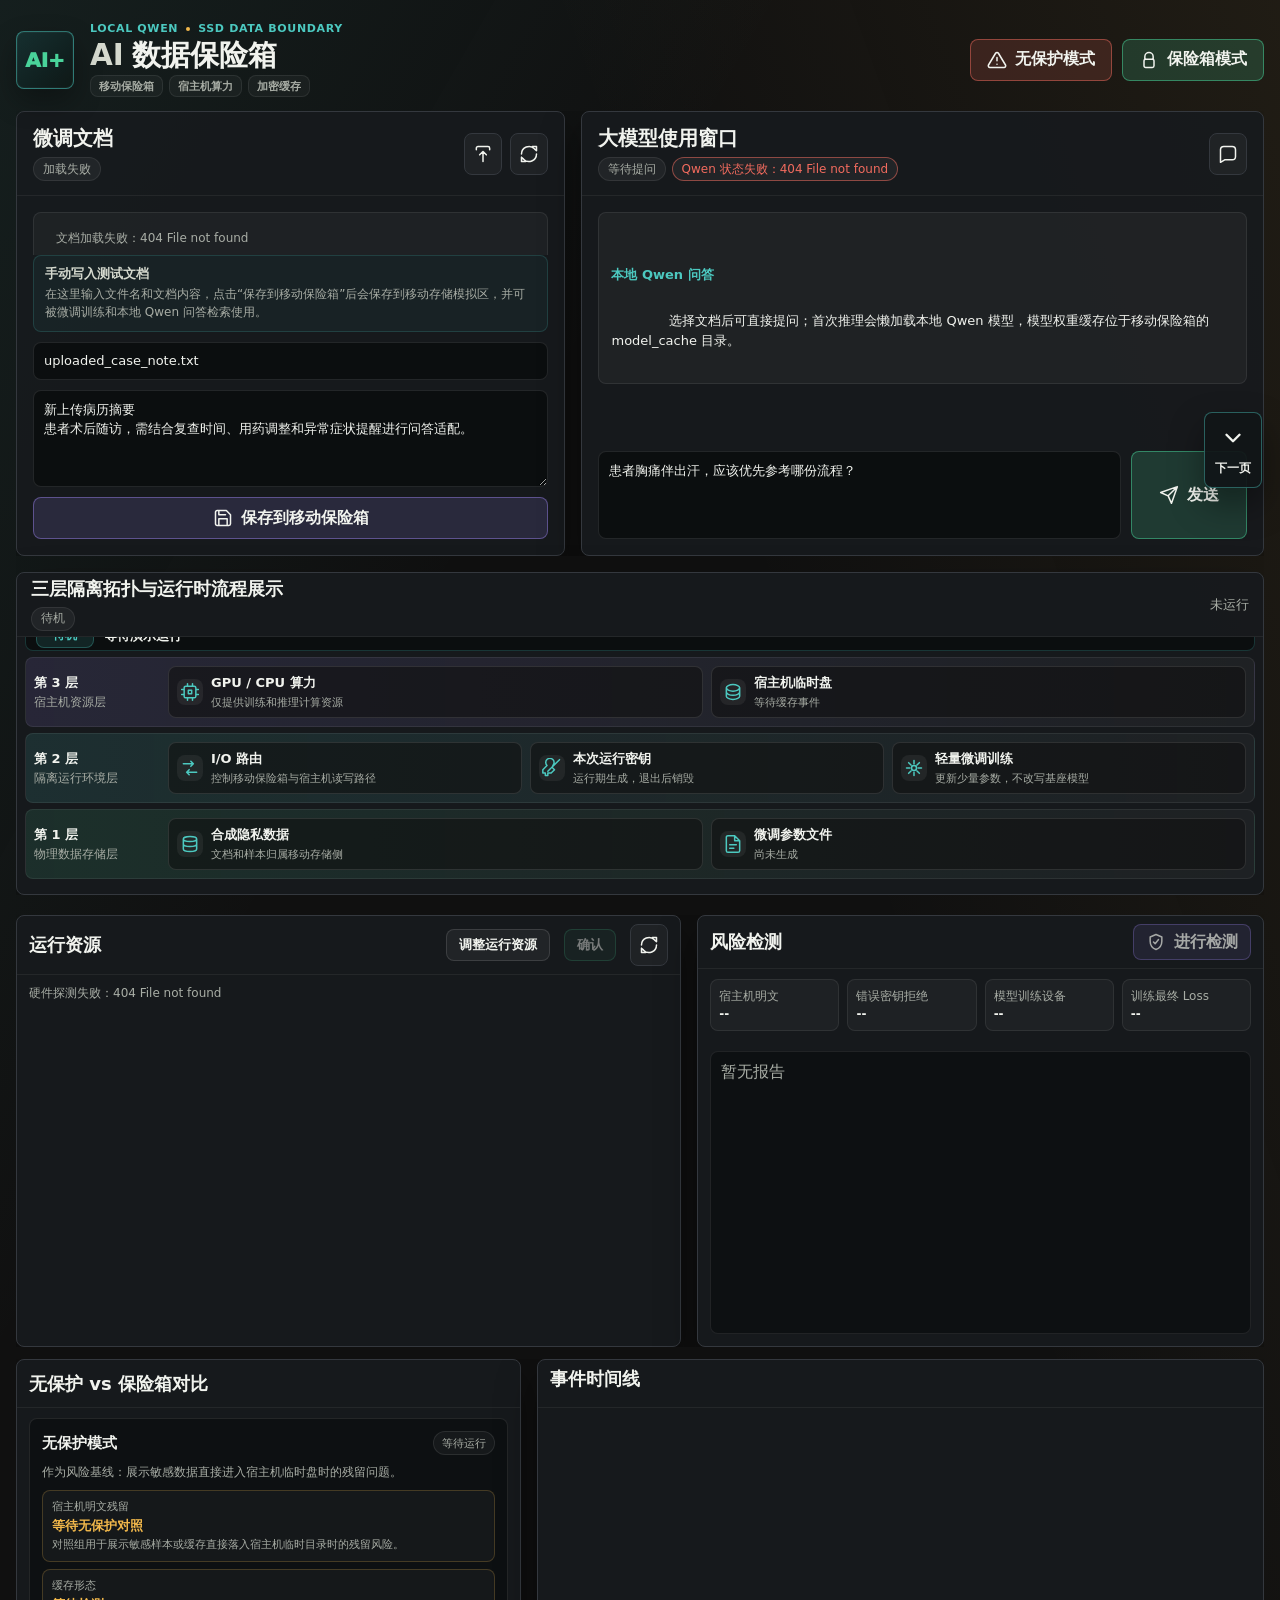
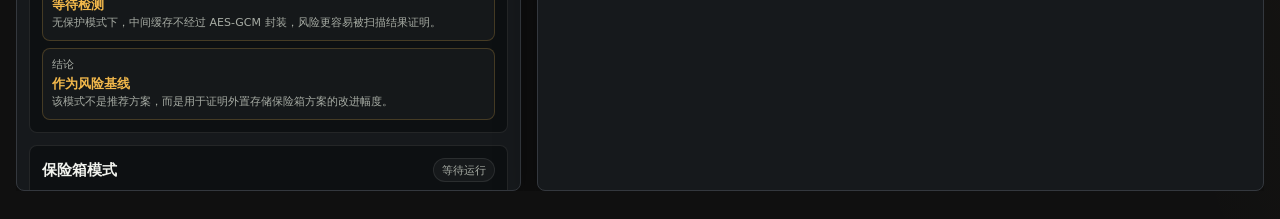
==== commit c23a105f: "Rename demo to AI Data Vault" ====
--- a/static/index.html
+++ b/static/index.html
@@ -3,20 +3,20 @@
   <head>
     <meta charset="utf-8" />
     <meta name="viewport" content="width=device-width, initial-scale=1" />
-    <title>AI 微调数据保险箱</title>
+    <title>AI 数据保险箱</title>
     <link rel="stylesheet" href="/static/styles.css?v=20260708-copy1" />
   </head>
   <body>
     <aside class="usage-guide" aria-labelledby="usageGuideTitle">
       <div class="usage-guide-header">
         <span>Prototype Guide</span>
-        <h2 id="usageGuideTitle">AI 微调数据保险箱测试原型使用说明</h2>
+        <h2 id="usageGuideTitle">AI 数据保险箱测试原型使用说明</h2>
         <p>本测试原型为大学生 AI+ 移动存储场景融合创新大赛参赛作品，作者为胡家铭。</p>
       </div>
       <div class="usage-guide-body">
         <section>
           <h3>项目概述</h3>
-          <p>本原型展示一种面向 AI 微调数据的移动存储保护方案：敏感文档、训练样本和微调参数文件归属于移动保险箱，宿主机主要提供 GPU/CPU 算力；中间缓存以加密形式临时存放，退出后通过检测验证宿主机明文残留。</p>
+          <p>本原型展示一种面向敏感数据的移动式本地 AI 工作方案：私有文档、模型和运行产物归属于移动保险箱，宿主机主要提供 GPU/CPU 算力；中间缓存以加密形式临时存放，退出后通过检测验证宿主机明文残留。</p>
         </section>
         <section>
           <h3>基本使用流程</h3>
@@ -57,7 +57,7 @@
               <i></i>
               <span>SSD DATA BOUNDARY</span>
             </div>
-            <h1><span>AI 微调</span><strong>数据保险箱</strong></h1>
+            <h1><span>AI</span><strong>数据保险箱</strong></h1>
             <div class="brand-tags" aria-label="核心能力">
               <span>移动保险箱</span>
               <span>宿主机算力</span>
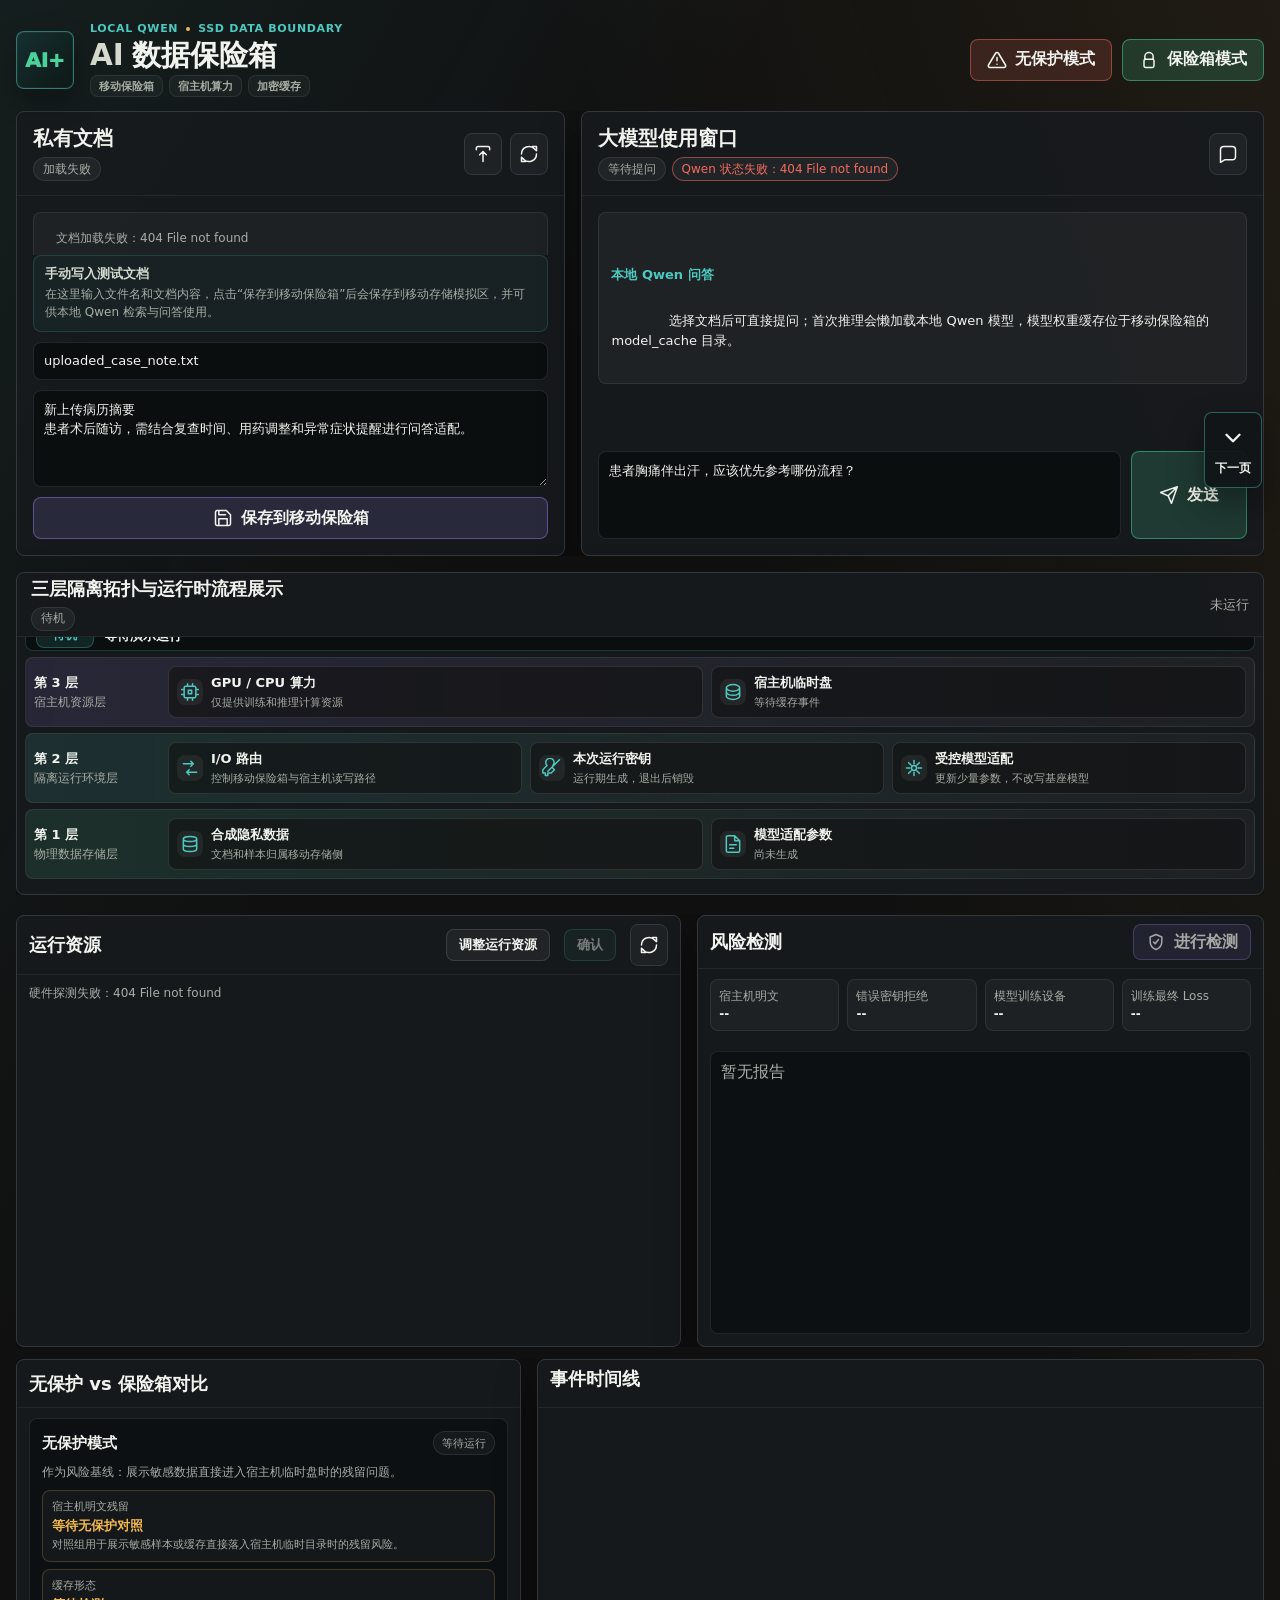
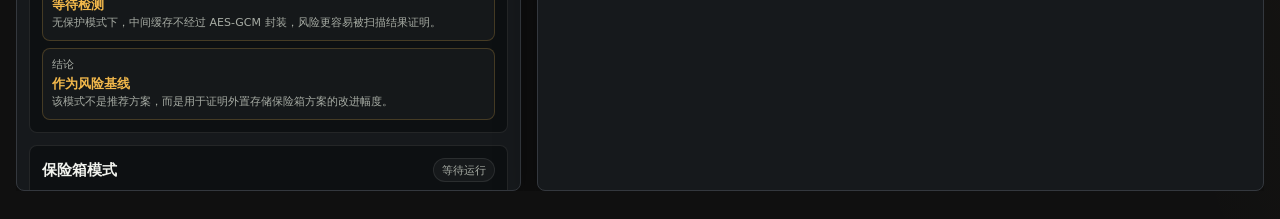
==== commit 89835f89: "Clarify private document terminology" ====
--- a/static/index.html
+++ b/static/index.html
@@ -21,7 +21,7 @@
         <section>
           <h3>基本使用流程</h3>
           <ol>
-            <li>在“微调文档”中选择现有文档，或上传/写入新的测试文档。</li>
+            <li>在“私有文档”中选择现有文档，或上传/写入新的测试文档。</li>
             <li>在“大模型使用窗口”中向本地 Qwen 提问，观察文档检索、模型推理和缓存处理流程。</li>
             <li>点击“无保护模式”运行对照流程，观察敏感明文如何落入宿主机临时目录。</li>
             <li>点击“保险箱模式”运行保护流程，观察缓存加密暂存和结果保存回移动保险箱。</li>
@@ -31,7 +31,7 @@
         </section>
         <section>
           <h3>页面模块说明</h3>
-          <p><strong>微调文档：</strong>管理用于微调/检索的合成文档，支持选择、上传、写入和删除。</p>
+          <p><strong>私有文档：</strong>管理用于本地检索与问答的合成文档，支持选择、上传、写入和删除。</p>
           <p><strong>大模型使用窗口：</strong>调用本地 Qwen 模型，结合已选文档回答问题，并展示私有文档引用和本地模型状态。</p>
           <p><strong>三层隔离拓扑与运行时流程展示：</strong>按执行阶段高亮宿主机资源层、隔离运行环境层和物理数据存储层。</p>
           <p><strong>运行资源：</strong>动态展示宿主机 GPU、显存占用、其他进程占用、本程序资源使用情况，并支持调整运行 GPU 和本地模型参数量。</p>
@@ -86,7 +86,7 @@
         <section class="panel document-panel" aria-labelledby="documentTitle">
           <div class="panel-header compact">
             <div>
-              <h2 id="documentTitle">微调文档</h2>
+              <h2 id="documentTitle">私有文档</h2>
               <span id="docCount" class="mini-pill">加载中</span>
             </div>
             <div class="panel-actions">
@@ -107,7 +107,7 @@
           <div class="quick-upload">
             <div class="quick-upload-help">
               <strong>手动写入测试文档</strong>
-              <span>在这里输入文件名和文档内容，点击“保存到移动保险箱”后会保存到移动存储模拟区，并可被微调训练和本地 Qwen 问答检索使用。</span>
+              <span>在这里输入文件名和文档内容，点击“保存到移动保险箱”后会保存到移动存储模拟区，并可供本地 Qwen 检索与问答使用。</span>
             </div>
             <input id="docNameInput" type="text" value="uploaded_case_note.txt" aria-label="文档名" />
             <textarea id="docTextInput" rows="4" aria-label="文档内容">新上传病历摘要
@@ -226,7 +226,7 @@
                     <path d="M12 3v4m0 10v4M3 12h4m10 0h4M5.6 5.6l2.8 2.8m7.2 7.2 2.8 2.8m0-12.8-2.8 2.8m-7.2 7.2-2.8 2.8M9 12a3 3 0 1 0 6 0 3 3 0 0 0-6 0Z" />
                   </svg>
                 </span>
-                <span>轻量微调训练</span>
+                <span>受控模型适配</span>
                 <small>更新少量参数，不改写基座模型</small>
               </div>
             </div>
@@ -251,7 +251,7 @@
                     <path d="M14 2H6a2 2 0 0 0-2 2v16a2 2 0 0 0 2 2h12a2 2 0 0 0 2-2V8Zm0 0v6h6M8 13h8M8 17h5" />
                   </svg>
                 </span>
-                <span>微调参数文件</span>
+                <span>模型适配参数</span>
                 <small id="adapterState">尚未生成</small>
               </div>
             </div>
@@ -344,6 +344,6 @@
       </button>
     </div>
 
-    <script src="/static/app.js?v=20260708-copy1"></script>
+    <script src="/static/app.js?v=20260711-private-docs1"></script>
   </body>
 </html>
